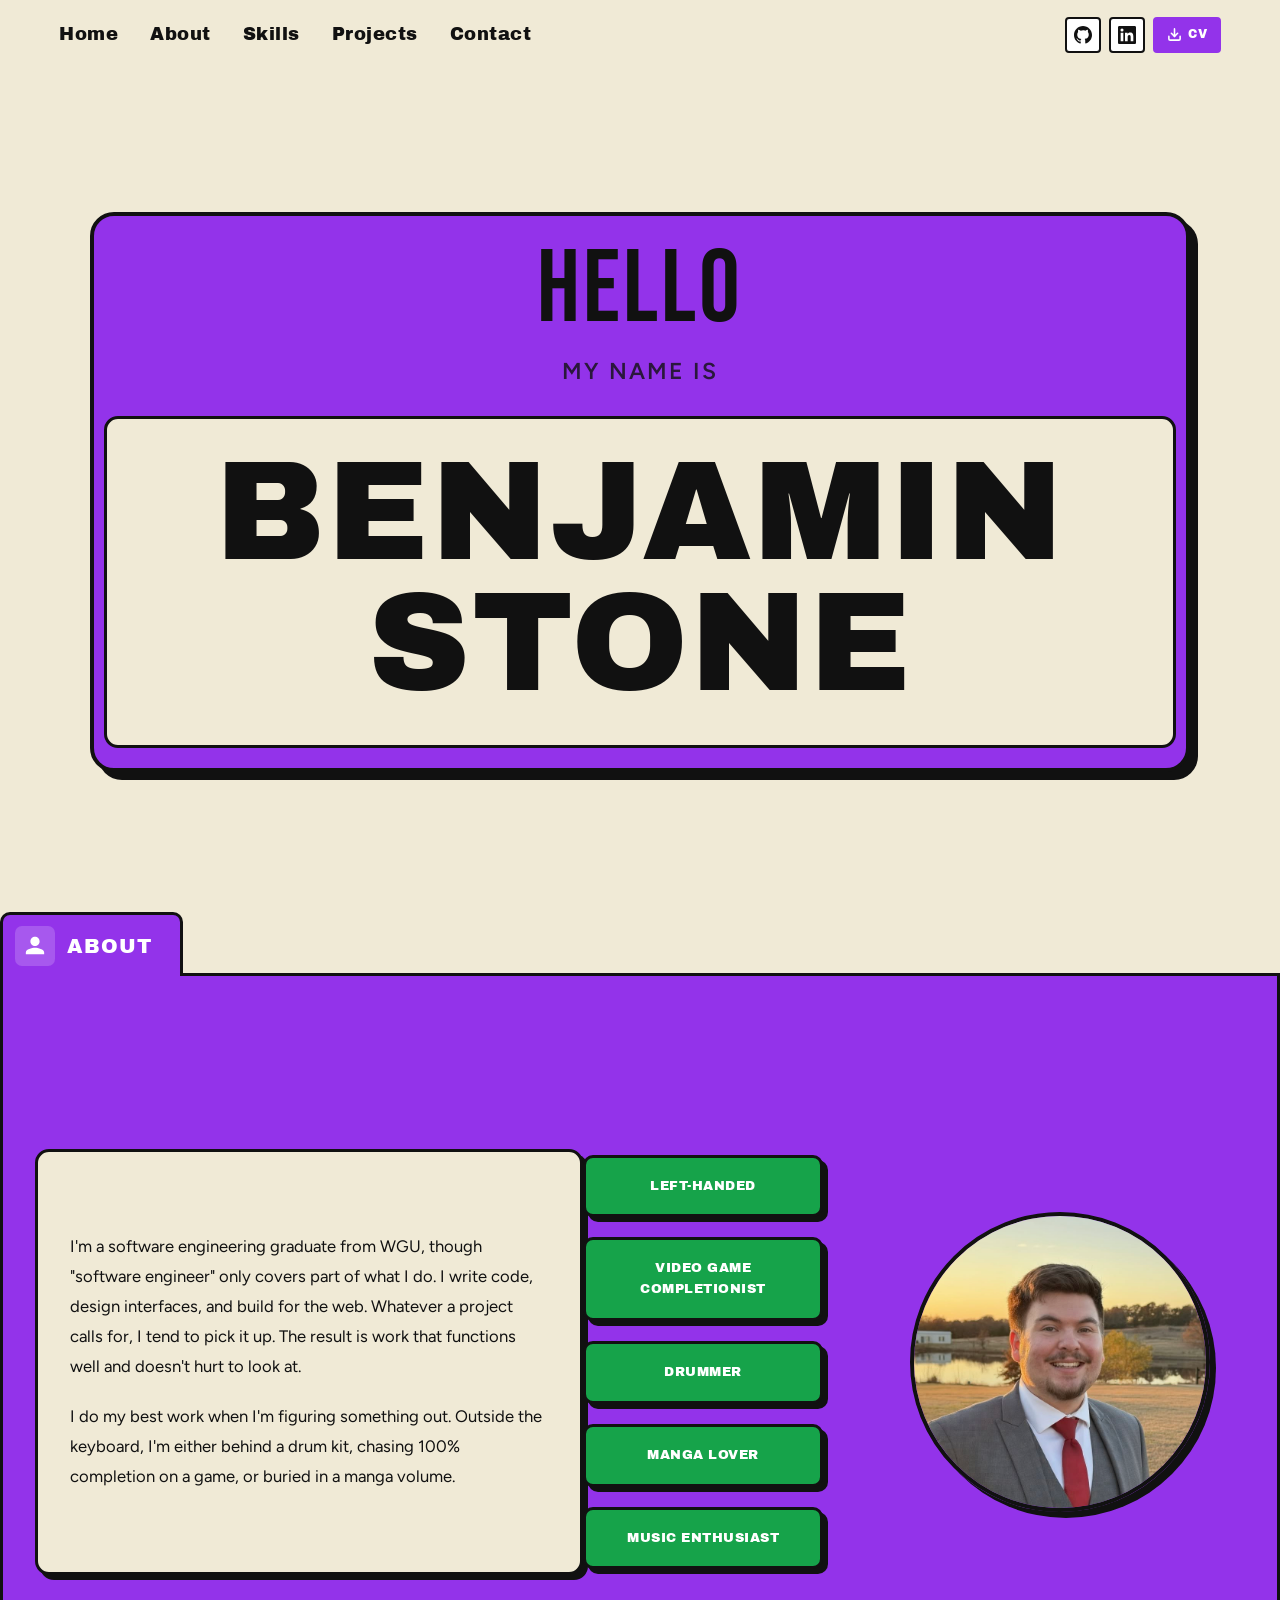
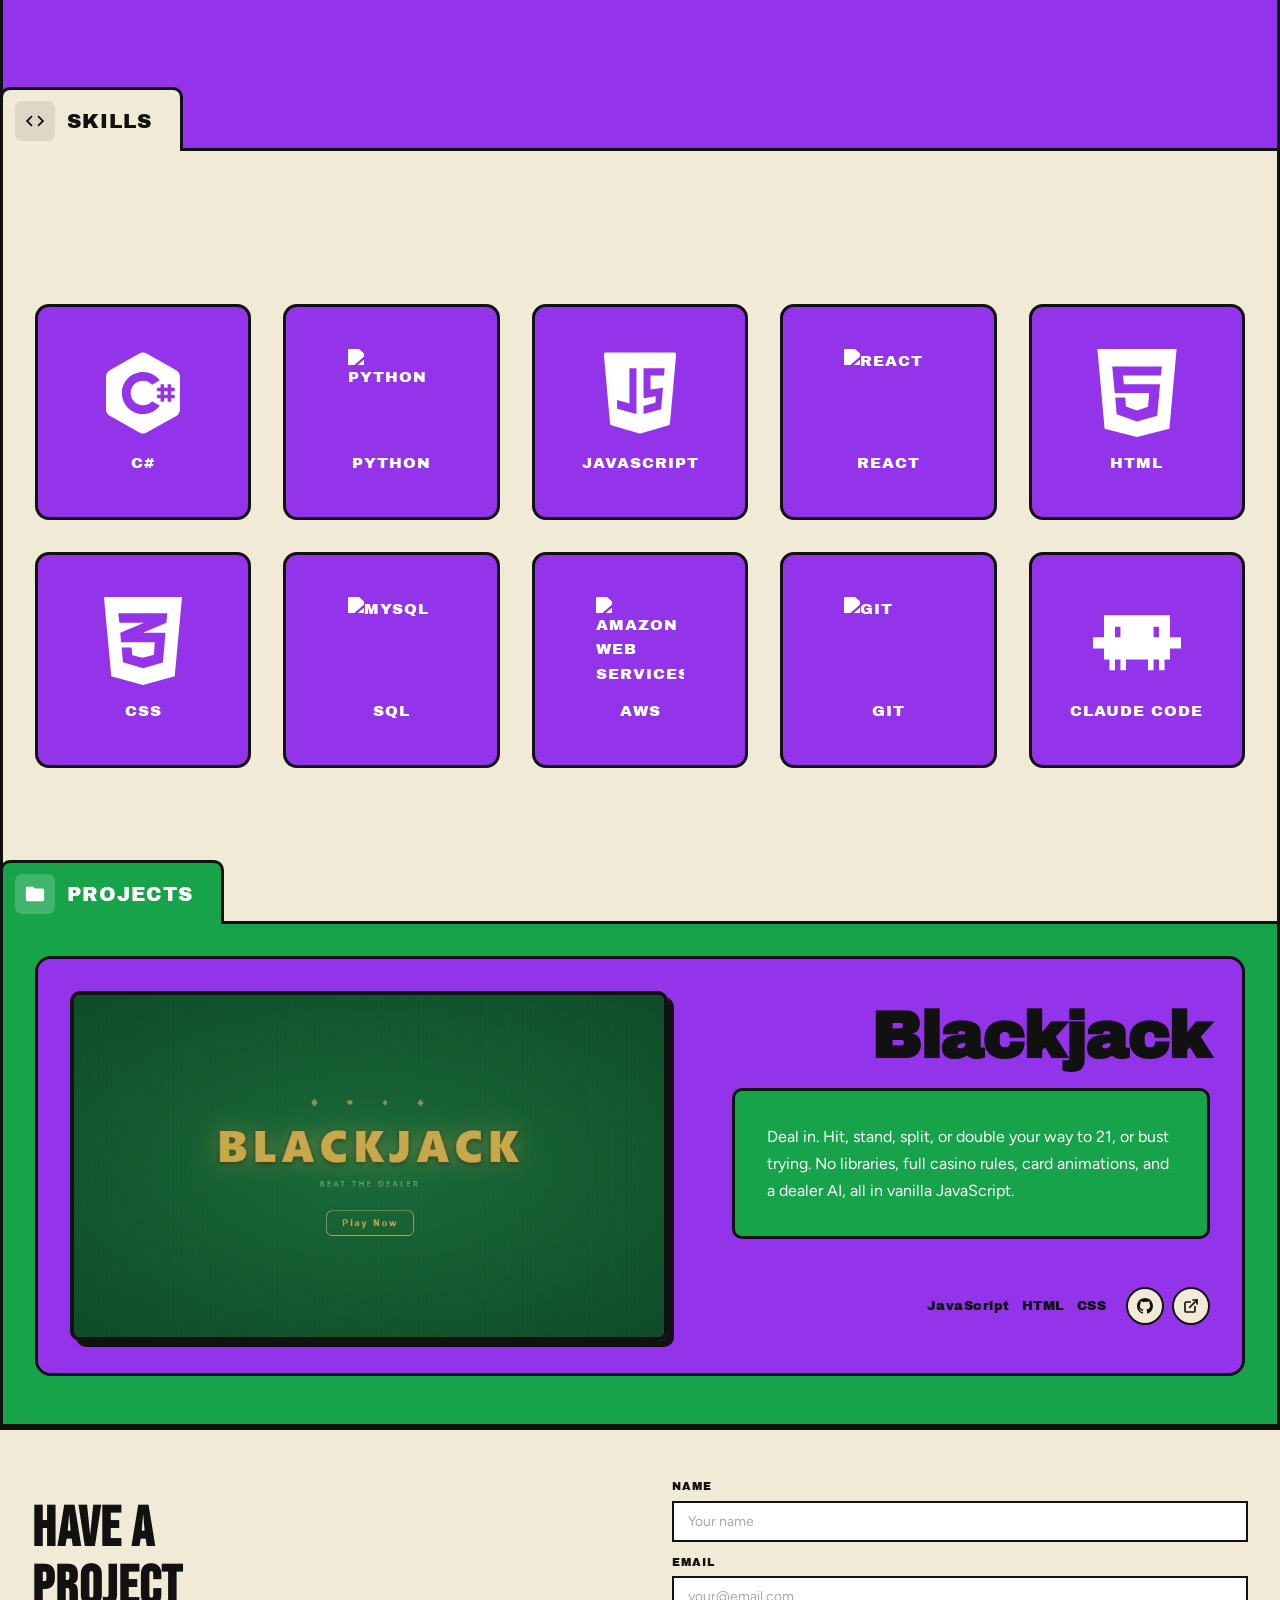
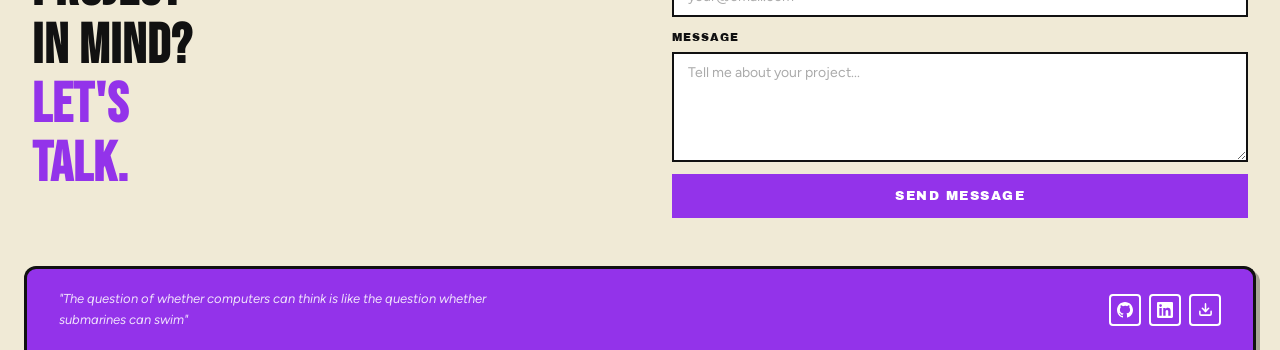
==== index.html @ a3c1630a "Rewrite Blackjack desc, update contact headline, remove contact divider" ====
<!DOCTYPE html>
<html lang="en">
<head>
  <meta charset="UTF-8">
  <meta name="viewport" content="width=device-width, initial-scale=1.0">
  <meta name="description" content="Benjamin Stone — Software Engineer building clean, scalable software.">
  <title>Benjamin Stone</title>

  <link rel="preconnect" href="https://fonts.googleapis.com">
  <link rel="preconnect" href="https://fonts.gstatic.com" crossorigin>
  <link href="https://fonts.googleapis.com/css2?family=Bebas+Neue&family=Archivo+Black&family=Figtree:wght@400;600&display=swap" rel="stylesheet">

  <link rel="stylesheet" href="style.css">
</head>
<body>

  <!-- ── NAV ── -->
  <div class="nav-wrap">
  <nav class="nav" role="navigation" aria-label="Main navigation">
    <div class="nav__left">
      <div class="nav__links">
        <a href="#home">Home</a>
        <a href="#about">About</a>
        <a href="#skills">Skills</a>
        <a href="#projects">Projects</a>
        <a href="#contact">Contact</a>
      </div>
    </div>
    <div class="nav__icons">
      <a href="https://github.com/BenTheWin" target="_blank" rel="noopener noreferrer"
         class="nav__icon" aria-label="GitHub profile">
        <svg width="18" height="18" viewBox="0 0 24 24" fill="currentColor" aria-hidden="true">
          <path d="M12 0C5.374 0 0 5.373 0 12c0 5.302 3.438 9.8 8.207 11.387.599.111.793-.261.793-.577v-2.234c-3.338.726-4.033-1.416-4.033-1.416-.546-1.387-1.333-1.756-1.333-1.756-1.089-.745.083-.729.083-.729 1.205.084 1.839 1.237 1.839 1.237 1.07 1.834 2.807 1.304 3.492.997.107-.775.418-1.305.762-1.604-2.665-.305-5.467-1.334-5.467-5.931 0-1.311.469-2.381 1.236-3.221-.124-.303-.535-1.524.117-3.176 0 0 1.008-.322 3.301 1.23A11.509 11.509 0 0112 5.803c1.02.005 2.047.138 3.006.404 2.291-1.552 3.297-1.23 3.297-1.23.653 1.653.242 2.874.118 3.176.77.84 1.235 1.911 1.235 3.221 0 4.609-2.807 5.624-5.479 5.921.43.372.823 1.102.823 2.222v3.293c0 .319.192.694.801.576C20.566 21.797 24 17.3 24 12c0-6.627-5.373-12-12-12z"/>
        </svg>
      </a>
      <a href="https://www.linkedin.com/in/benjamin-stone-b35836245/" target="_blank" rel="noopener noreferrer"
         class="nav__icon" aria-label="LinkedIn profile">
        <svg width="18" height="18" viewBox="0 0 24 24" fill="currentColor" aria-hidden="true">
          <path d="M20.447 20.452h-3.554v-5.569c0-1.328-.027-3.037-1.852-3.037-1.853 0-2.136 1.445-2.136 2.939v5.667H9.351V9h3.414v1.561h.046c.477-.9 1.637-1.85 3.37-1.85 3.601 0 4.267 2.37 4.267 5.455v6.286zM5.337 7.433a2.062 2.062 0 01-2.063-2.065 2.064 2.064 0 112.063 2.065zm1.782 13.019H3.555V9h3.564v11.452zM22.225 0H1.771C.792 0 0 .774 0 1.729v20.542C0 23.227.792 24 1.771 24h20.451C23.2 24 24 23.227 24 22.271V1.729C24 .774 23.2 0 22.222 0h.003z"/>
        </svg>
      </a>
      <a href="BenStoneResume.pdf" download class="nav__icon nav__icon--cta" aria-label="Download resume">
        <svg width="15" height="15" viewBox="0 0 24 24" fill="none" stroke="currentColor"
             stroke-width="2.5" stroke-linecap="round" stroke-linejoin="round" aria-hidden="true">
          <path d="M21 15v4a2 2 0 01-2 2H5a2 2 0 01-2-2v-4"/>
          <polyline points="7 10 12 15 17 10"/>
          <line x1="12" y1="15" x2="12" y2="3"/>
        </svg>
        <span>CV</span>
      </a>
    </div>
  </nav>
  </div>

  <!-- Mobile menu trigger (visible only on mobile) -->
  <button class="mobile-menu-btn" id="mobileMenuBtn" aria-label="Open menu" aria-expanded="false" aria-controls="mobileMenu">
    <svg width="20" height="20" viewBox="0 0 24 24" fill="currentColor" aria-hidden="true">
      <circle cx="4"  cy="4"  r="2.2"/><circle cx="12" cy="4"  r="2.2"/><circle cx="20" cy="4"  r="2.2"/>
      <circle cx="4"  cy="12" r="2.2"/><circle cx="12" cy="12" r="2.2"/><circle cx="20" cy="12" r="2.2"/>
      <circle cx="4"  cy="20" r="2.2"/><circle cx="12" cy="20" r="2.2"/><circle cx="20" cy="20" r="2.2"/>
    </svg>
  </button>

  <!-- Mobile fullscreen menu -->
  <div class="mobile-menu" id="mobileMenu" role="dialog" aria-modal="true" aria-label="Navigation menu" aria-hidden="true">
    <button class="mobile-menu__close" id="mobileMenuClose" aria-label="Close menu">
      <svg width="22" height="22" viewBox="0 0 24 24" fill="none" stroke="currentColor" stroke-width="3" stroke-linecap="round" aria-hidden="true">
        <line x1="18" y1="6" x2="6" y2="18"/><line x1="6" y1="6" x2="18" y2="18"/>
      </svg>
    </button>
    <nav aria-label="Mobile navigation">
      <a href="#about"    class="mobile-menu__link">About</a>
      <a href="#skills"   class="mobile-menu__link">Skills</a>
      <a href="#projects" class="mobile-menu__link">Projects</a>
      <a href="#contact"  class="mobile-menu__link">Contact</a>
    </nav>
  </div>

  <main>

    <!-- ── HERO ── -->
    <section id="home" class="hero" aria-label="Introduction">
      <div class="nametag">
        <div class="nametag__header">
          <p class="nametag__hello">Hello</p>
          <p class="nametag__sub">My name is</p>
        </div>
        <div class="nametag__name-box">
          <span class="nametag__name">Benjamin<br>Stone</span>
        </div>
      </div>
    </section>

    <!-- ── FOLDER: ABOUT ── -->
    <section id="about" class="folder folder--about" aria-label="About me">
      <div class="folder__tab" aria-hidden="true">
        <span class="folder__tab-icon">
          <svg width="14" height="14" viewBox="0 0 24 24" fill="currentColor">
            <path d="M12 12c2.761 0 5-2.239 5-5s-2.239-5-5-5-5 2.239-5 5 2.239 5 5 5zm0 2c-3.333 0-10 1.667-10 5v2h20v-2c0-3.333-6.667-5-10-5z"/>
          </svg>
        </span>
        About
      </div>
      <div class="folder__body">
        <div class="about-grid">
          <div class="about__bio">
            <p>I'm a software engineering graduate from WGU, though "software engineer" only covers part of what I do. I write code, design interfaces, and build for the web. Whatever a project calls for, I tend to pick it up. The result is work that functions well and doesn't hurt to look at.</p>
            <p>I do my best work when I'm figuring something out. Outside the keyboard, I'm either behind a drum kit, chasing 100% completion on a game, or buried in a manga volume.</p>
          </div>
          <div class="about__tags" role="list" aria-label="Personal interests">
            <span class="tag" role="listitem">Left-Handed</span>
            <span class="tag" role="listitem">Video Game Completionist</span>
            <span class="tag" role="listitem">Drummer</span>
            <span class="tag" role="listitem">Manga Lover</span>
            <span class="tag" role="listitem">Music Enthusiast</span>
          </div>
          <div class="about__photo" aria-label="Photo of Benjamin Stone">
            <img src="Images/BenPFP.jpg" alt="Benjamin Stone" class="profile-photo">
          </div>
        </div>
      </div>
    </section>

    <!-- ── FOLDER: SKILLS ── -->
    <section id="skills" class="folder folder--skills" aria-label="Technical skills">
      <div class="folder__tab" aria-hidden="true">
        <span class="folder__tab-icon">
          <svg width="14" height="14" viewBox="0 0 24 24" fill="currentColor">
            <path d="M9.4 16.6L4.8 12l4.6-4.6L8 6l-6 6 6 6 1.4-1.4zm5.2 0l4.6-4.6-4.6-4.6L16 6l6 6-6 6-1.4-1.4z"/>
          </svg>
        </span>
        Skills
      </div>
      <div class="folder__body">
        <ul class="skills-grid" role="list" aria-label="Technical skills">
          <li class="skill-tile" role="listitem">
            <img src="Images/Icons/c-sharp-svgrepo-com.svg" alt="C Sharp" width="42" height="42">
            <span>C#</span>
          </li>
          <li class="skill-tile" role="listitem">
            <img src="https://cdn.jsdelivr.net/gh/devicons/devicon@latest/icons/python/python-plain.svg" alt="Python" width="42" height="42">
            <span>Python</span>
          </li>
          <li class="skill-tile" role="listitem">
            <img src="Images/Icons/JavaScript.svg" alt="JavaScript" width="42" height="42">
            <span>JavaScript</span>
          </li>
          <li class="skill-tile" role="listitem">
            <img src="https://cdn.jsdelivr.net/gh/devicons/devicon@latest/icons/react/react-original.svg" alt="React" width="42" height="42">
            <span>React</span>
          </li>
          <li class="skill-tile" role="listitem">
            <img src="Images/Icons/html-124-svgrepo-com.svg" alt="HTML5" width="42" height="42">
            <span>HTML</span>
          </li>
          <li class="skill-tile" role="listitem">
            <img src="Images/Icons/css3-02-svgrepo-com.svg" alt="CSS3" width="42" height="42">
            <span>CSS</span>
          </li>
          <li class="skill-tile" role="listitem">
            <img src="https://cdn.jsdelivr.net/gh/devicons/devicon@latest/icons/mysql/mysql-original.svg" alt="MySQL" width="42" height="42">
            <span>SQL</span>
          </li>
          <li class="skill-tile" role="listitem">
            <img src="https://cdn.jsdelivr.net/gh/devicons/devicon@latest/icons/amazonwebservices/amazonwebservices-plain-wordmark.svg" alt="Amazon Web Services" width="42" height="42">
            <span>AWS</span>
          </li>
          <li class="skill-tile" role="listitem">
            <img src="https://cdn.jsdelivr.net/gh/devicons/devicon@latest/icons/git/git-original.svg" alt="Git" width="42" height="42">
            <span>Git</span>
          </li>
          <li class="skill-tile" role="listitem">
            <img src="Images/Icons/claude-code-icon.svg" alt="Claude Code" width="42" height="42">
            <span>Claude Code</span>
          </li>
        </ul>
      </div>
    </section>

    <!-- ── FOLDER: PROJECTS ── -->
    <section id="projects" class="folder folder--projects" aria-label="Projects">
      <div class="folder__tab" aria-hidden="true">
        <span class="folder__tab-icon">
          <svg width="14" height="14" viewBox="0 0 24 24" fill="currentColor">
            <path d="M20 6h-8l-2-2H4c-1.1 0-2 .9-2 2v12c0 1.1.9 2 2 2h16c1.1 0 2-.9 2-2V8c0-1.1-.9-2-2-2z"/>
          </svg>
        </span>
        Projects
      </div>
      <div class="folder__body">
        <div class="projects-list">
          <article class="project-card">
            <div class="project-card__image">
              <img src="Images/Thumbnail/BlackjackPic.png" alt="Blackjack game screenshot">
            </div>
            <div class="project-card__info">
              <h3 class="project-card__title project-card__title--right">Blackjack</h3>
              <p class="project-card__desc">Deal in. Hit, stand, split, or double your way to 21, or bust trying. No libraries, full casino rules, card animations, and a dealer AI, all in vanilla JavaScript.</p>
              <div class="project-card__footer">
                <div class="project-card__tech">
                  <span>JavaScript</span>
                  <span>HTML</span>
                  <span>CSS</span>
                </div>
                <div class="project-card__links">
                  <a href="https://github.com/BenTheWin/Blackjack" target="_blank" rel="noopener noreferrer"
                     class="project-card__link" aria-label="View on GitHub">
                    <svg width="16" height="16" viewBox="0 0 24 24" fill="currentColor" aria-hidden="true">
                      <path d="M12 0C5.374 0 0 5.373 0 12c0 5.302 3.438 9.8 8.207 11.387.599.111.793-.261.793-.577v-2.234c-3.338.726-4.033-1.416-4.033-1.416-.546-1.387-1.333-1.756-1.333-1.756-1.089-.745.083-.729.083-.729 1.205.084 1.839 1.237 1.839 1.237 1.07 1.834 2.807 1.304 3.492.997.107-.775.418-1.305.762-1.604-2.665-.305-5.467-1.334-5.467-5.931 0-1.311.469-2.381 1.236-3.221-.124-.303-.535-1.524.117-3.176 0 0 1.008-.322 3.301 1.23A11.509 11.509 0 0112 5.803c1.02.005 2.047.138 3.006.404 2.291-1.552 3.297-1.23 3.297-1.23.653 1.653.242 2.874.118 3.176.77.84 1.235 1.911 1.235 3.221 0 4.609-2.807 5.624-5.479 5.921.43.372.823 1.102.823 2.222v3.293c0 .319.192.694.801.576C20.566 21.797 24 17.3 24 12c0-6.627-5.373-12-12-12z"/>
                    </svg>
                  </a>
                  <a href="https://benthewin.github.io/Blackjack/" target="_blank" rel="noopener noreferrer"
                     class="project-card__link" aria-label="View live project">
                    <svg width="16" height="16" viewBox="0 0 24 24" fill="none" stroke="currentColor" stroke-width="2.5" stroke-linecap="round" stroke-linejoin="round" aria-hidden="true">
                      <path d="M18 13v6a2 2 0 01-2 2H5a2 2 0 01-2-2V8a2 2 0 012-2h6"/>
                      <polyline points="15 3 21 3 21 9"/><line x1="10" y1="14" x2="21" y2="3"/>
                    </svg>
                  </a>
                </div>
              </div>
            </div>
          </article>
        </div>
      </div>
    </section>

    <!-- ── CONTACT ── -->
    <section id="contact" class="contact" aria-label="Contact">
      <div class="contact__left">
        <h2 class="contact__headline">
          Have a<br>project<br>in mind?<br>
          <em>Let's<br>talk.</em>
        </h2>
      </div>
      <div class="contact__right">
        <form class="contact__form" action="https://api.web3forms.com/submit"
              method="POST" aria-label="Contact form">
          <input type="hidden" name="access_key" value="5138157a-83bb-48d4-b222-310ee2239f10">
          <input type="hidden" name="redirect" value="thank-you.html">
          <div class="form-group">
            <label for="name" class="form-label">Name</label>
            <input type="text" id="name" name="name" class="form-input"
                   placeholder="Your name" required autocomplete="name">
          </div>
          <div class="form-group">
            <label for="email" class="form-label">Email</label>
            <input type="email" id="email" name="email" class="form-input"
                   placeholder="your@email.com" required autocomplete="email">
          </div>
          <div class="form-group">
            <label for="message" class="form-label">Message</label>
            <textarea id="message" name="message" class="form-input form-textarea"
                      placeholder="Tell me about your project..." rows="5" required></textarea>
          </div>
          <button type="submit" class="btn btn--submit">Send Message</button>
        </form>
      </div>
    </section>

  </main>

  <!-- ── FOOTER ── -->
  <footer class="footer" role="contentinfo">
    <div class="footer__card">
      <p class="footer__quote">"The question of whether computers can think is like the question whether submarines can swim"</p>
      <div class="footer__icons">
        <a href="https://github.com/BenTheWin" target="_blank" rel="noopener noreferrer"
           class="footer__icon" aria-label="GitHub">
          <svg width="16" height="16" viewBox="0 0 24 24" fill="currentColor" aria-hidden="true">
            <path d="M12 0C5.374 0 0 5.373 0 12c0 5.302 3.438 9.8 8.207 11.387.599.111.793-.261.793-.577v-2.234c-3.338.726-4.033-1.416-4.033-1.416-.546-1.387-1.333-1.756-1.333-1.756-1.089-.745.083-.729.083-.729 1.205.084 1.839 1.237 1.839 1.237 1.07 1.834 2.807 1.304 3.492.997.107-.775.418-1.305.762-1.604-2.665-.305-5.467-1.334-5.467-5.931 0-1.311.469-2.381 1.236-3.221-.124-.303-.535-1.524.117-3.176 0 0 1.008-.322 3.301 1.23A11.509 11.509 0 0112 5.803c1.02.005 2.047.138 3.006.404 2.291-1.552 3.297-1.23 3.297-1.23.653 1.653.242 2.874.118 3.176.77.84 1.235 1.911 1.235 3.221 0 4.609-2.807 5.624-5.479 5.921.43.372.823 1.102.823 2.222v3.293c0 .319.192.694.801.576C20.566 21.797 24 17.3 24 12c0-6.627-5.373-12-12-12z"/>
          </svg>
        </a>
        <a href="https://www.linkedin.com/in/benjamin-stone-b35836245/" target="_blank" rel="noopener noreferrer"
           class="footer__icon" aria-label="LinkedIn">
          <svg width="16" height="16" viewBox="0 0 24 24" fill="currentColor" aria-hidden="true">
            <path d="M20.447 20.452h-3.554v-5.569c0-1.328-.027-3.037-1.852-3.037-1.853 0-2.136 1.445-2.136 2.939v5.667H9.351V9h3.414v1.561h.046c.477-.9 1.637-1.85 3.37-1.85 3.601 0 4.267 2.37 4.267 5.455v6.286zM5.337 7.433a2.062 2.062 0 01-2.063-2.065 2.064 2.064 0 112.063 2.065zm1.782 13.019H3.555V9h3.564v11.452zM22.225 0H1.771C.792 0 0 .774 0 1.729v20.542C0 23.227.792 24 1.771 24h20.451C23.2 24 24 23.227 24 22.271V1.729C24 .774 23.2 0 22.222 0h.003z"/>
          </svg>
        </a>
        <a href="BenStoneResume.pdf" download class="footer__icon" aria-label="Download resume">
          <svg width="15" height="15" viewBox="0 0 24 24" fill="none" stroke="currentColor"
               stroke-width="2.5" stroke-linecap="round" stroke-linejoin="round" aria-hidden="true">
            <path d="M21 15v4a2 2 0 01-2 2H5a2 2 0 01-2-2v-4"/>
            <polyline points="7 10 12 15 17 10"/>
            <line x1="12" y1="15" x2="12" y2="3"/>
          </svg>
        </a>
      </div>
    </div>
  </footer>

  <script>
    const nav = document.querySelector('.nav');
    const navWrap = document.querySelector('.nav-wrap');
    window.addEventListener('scroll', () => {
      const s = window.scrollY > 10;
      nav.classList.toggle('scrolled', s);
      navWrap.classList.toggle('scrolled', s);
    }, { passive: true });

    // Mobile menu
    const mobileMenuBtn   = document.getElementById('mobileMenuBtn');
    const mobileMenu      = document.getElementById('mobileMenu');
    const mobileMenuClose = document.getElementById('mobileMenuClose');

    function openMenu() {
      mobileMenu.classList.add('open');
      mobileMenu.setAttribute('aria-hidden', 'false');
      mobileMenuBtn.setAttribute('aria-expanded', 'true');
      document.body.style.overflow = 'hidden';
    }
    function closeMenu() {
      mobileMenu.classList.remove('open');
      mobileMenu.setAttribute('aria-hidden', 'true');
      mobileMenuBtn.setAttribute('aria-expanded', 'false');
      document.body.style.overflow = '';
    }

    mobileMenuBtn.addEventListener('click', openMenu);
    mobileMenuClose.addEventListener('click', closeMenu);
    mobileMenu.querySelectorAll('.mobile-menu__link').forEach(l => l.addEventListener('click', closeMenu));
  </script>
</body>
</html>
---- style.css ----
/* ================================================================
   BENJAMIN STONE — PORTFOLIO
   Retro-pop · Purple · Cream · Green · Bold black borders
   ================================================================ */

/* ── Design Tokens ── */
:root {
  --purple:  #9333EA;
  --cream:   #F0EAD6;
  --green:   #16A34A;
  --black:   #111111;
  --white:   #FFFFFF;

  --border:       3px solid var(--black);
  --tab-h:        64px;
  --tab-radius:   10px 10px 0 0;

  --font-display: 'Bebas Neue', 'Arial Black', sans-serif;
  --font-ui:      'Archivo Black', 'Arial Black', sans-serif;
  --font-body:    'Figtree', Arial, sans-serif;

  --sp-xs:  8px;
  --sp-sm:  12px;
  --sp-md:  20px;
  --sp-lg:  32px;
  --sp-xl:  48px;
  --sp-2xl: 72px;

  --z-nav:      100;
  --z-about:    1;
  --z-skills:   2;
  --z-projects: 3;
}

/* ── Reset ── */
*, *::before, *::after { box-sizing: border-box; margin: 0; padding: 0; }
html { scroll-behavior: smooth; }

body {
  background: var(--cream);
  color: var(--black);
  font-family: var(--font-body);
  font-size: 16px;
  line-height: 1.6;
  overflow-x: hidden;
}

img   { display: block; max-width: 100%; }
ul    { list-style: none; }
a     { color: inherit; text-decoration: none; }

/* ================================================================
   NAV
   ================================================================ */
.nav-wrap {
  position: sticky;
  top: 0;
  z-index: var(--z-nav);
  background: transparent;
  padding: 0 24px 0;
}

.nav {
  background: var(--cream);
  border: 3px solid transparent;
  border-top: none;
  border-radius: 0 0 12px 12px;
  display: flex;
  align-items: center;
  justify-content: space-between;
  padding: 0 var(--sp-lg);
  height: 72px;
  max-width: 1400px;
  margin: 0 auto;
  transition: border-color 0.25s ease, box-shadow 0.25s ease;
}

.nav.scrolled {
  border-color: var(--black);
  box-shadow: 4px 4px 0 rgba(0,0,0,0.3);
}

.nav__left {
  display: flex;
  align-items: center;
  gap: var(--sp-md);
}


.nav__links {
  display: flex;
  gap: var(--sp-lg);
  font-family: var(--font-ui);
  font-size: 18px;
  letter-spacing: 0.5px;
}

.nav__links a {
  position: relative;
  transition: color 0.15s ease;
}

.nav__links a::after {
  content: '';
  position: absolute;
  left: 0;
  bottom: -4px;
  width: 0;
  height: 2px;
  background: var(--purple);
  transition: width 0.2s ease;
}

.nav__links a:hover       { color: var(--purple); }
.nav__links a:hover::after { width: 100%; }
.nav__links a:focus-visible {
  outline: 2px solid var(--purple);
  outline-offset: 3px;
  border-radius: 2px;
}

.nav__icons {
  display: flex;
  align-items: center;
  gap: var(--sp-xs);
}

.nav__icon {
  width: 36px;
  height: 36px;
  border: 2px solid var(--black);
  border-radius: 4px;
  background: var(--white);
  display: flex;
  align-items: center;
  justify-content: center;
  color: var(--black);
  cursor: pointer;
  transition: background 0.15s, color 0.15s;
}

.nav__icon:hover {
  background: var(--black);
  color: var(--white);
}

.nav__icon:focus-visible {
  outline: 2px solid var(--purple);
  outline-offset: 3px;
}

.nav__icon--cta {
  width: auto;
  padding: 0 var(--sp-sm);
  gap: 6px;
  background: var(--purple);
  border-color: var(--purple);
  color: var(--white);
  font-family: var(--font-ui);
  font-size: 12px;
  letter-spacing: 0.5px;
}

.nav__icon--cta:hover {
  background: var(--black);
  border-color: var(--black);
}

/* ================================================================
   HERO — Nametag badge
   ================================================================ */
.hero {
  background: var(--cream);
  padding: var(--sp-2xl) var(--sp-lg);
  min-height: calc(100vh - 60px);
  display: flex;
  justify-content: center;
  align-items: center;
}

.nametag {
  width: min(1100px, calc(100vw - 96px));
  background: var(--purple);
  border: 4px solid var(--black);
  border-radius: 24px;
  overflow: hidden;
  box-shadow: 8px 8px 0 var(--black);
}

.nametag__header {
  padding: 24px 48px 14px;
  text-align: center;
}

.nametag__hello {
  font-family: var(--font-display);
  font-size: clamp(60px, 8vw, 120px);
  letter-spacing: 3px;
  color: var(--black);
  line-height: 1;
}

.nametag__sub {
  font-family: var(--font-body);
  font-weight: 600;
  font-size: clamp(16px, 1.8vw, 26px);
  color: var(--black);
  letter-spacing: 2px;
  text-transform: uppercase;
  margin-top: 10px;
  opacity: 0.8;
}

.nametag__name-box {
  background: var(--cream);
  margin: 12px 10px 20px;
  border: 3px solid var(--black);
  border-radius: 14px;
  padding: 28px 12px 36px;
  text-align: center;
}

.nametag__name {
  display: block;
  font-family: var(--font-ui);
  font-size: clamp(80px, 11vw, 165px);
  line-height: 0.93;
  letter-spacing: 2px;
  color: var(--black);
  text-transform: uppercase;
}

/* ================================================================
   FOLDER SYSTEM — stacked tab cards
   ================================================================ */
.folder {
  position: relative;
  z-index: var(--z-about);
}

.folder--skills   { margin-top: calc(-1 * var(--tab-h)); z-index: var(--z-skills); }
.folder--projects { margin-top: calc(-1 * var(--tab-h)); z-index: var(--z-projects); }

/* Tab */
.folder__tab {
  display: inline-flex;
  align-items: center;
  gap: 12px;
  height: var(--tab-h);
  padding: 0 28px 0 12px;
  font-family: var(--font-ui);
  font-size: 20px;
  letter-spacing: 1px;
  text-transform: uppercase;
  border: var(--border);
  border-bottom: none;
  border-radius: var(--tab-radius);
  position: relative;
  z-index: 1;
  user-select: none;
}

.folder__tab-icon {
  width: 40px;
  height: 40px;
  border-radius: 7px;
  display: flex;
  align-items: center;
  justify-content: center;
  flex-shrink: 0;
}

.folder__tab-icon svg {
  width: 22px;
  height: 22px;
}

/* About: purple tab */
.folder--about .folder__tab          { background: var(--purple); color: var(--white); }
.folder--about .folder__tab-icon     { background: rgba(255,255,255,0.18); }

/* Skills: cream tab */
.folder--skills .folder__tab         { background: var(--cream);  color: var(--black); }
.folder--skills .folder__tab-icon    { background: rgba(0,0,0,0.08); }

/* Projects: green tab */
.folder--projects .folder__tab       { background: var(--green);  color: var(--white); }
.folder--projects .folder__tab-icon  { background: rgba(255,255,255,0.18); }

/* Body */
.folder__body {
  border: var(--border);
  margin-top: -3px; /* seamlessly connect tab border */
  position: relative;
}

.folder--about   .folder__body { background: var(--purple); min-height: calc(100vh - 60px - var(--tab-h)); }
.folder--skills  .folder__body { background: var(--cream);  min-height: calc(100vh - 60px - var(--tab-h)); display: flex; align-items: center; }
.folder--projects .folder__body{ background: var(--green);  }

/* ================================================================
   ABOUT — 3-column grid
   ================================================================ */
.about-grid {
  display: grid;
  grid-template-columns: 580px 260px 1fr;
  min-height: calc(100vh - 64px - var(--tab-h));
}

.about__bio {
  margin: 0 0 0 var(--sp-lg);
  padding: 80px var(--sp-lg);
  display: flex;
  flex-direction: column;
  gap: var(--sp-md);
  align-self: center;
  background: var(--cream);
  border: 3px solid var(--black);
  border-radius: 14px;
  box-shadow: 5px 5px 0 var(--black);
}

.about__bio p {
  font-size: clamp(15px, 1.3vw, 20px);
  line-height: 1.8;
  color: var(--black);
}

.about__tags {
  padding: var(--sp-lg) var(--sp-md) var(--sp-lg) 0;
  display: flex;
  flex-direction: column;
  gap: var(--sp-md);
  justify-content: center;
}

.tag {
  display: block;
  background: var(--green);
  color: var(--white);
  font-family: var(--font-ui);
  font-size: 13px;
  letter-spacing: 0.5px;
  padding: 18px 16px;
  text-align: center;
  border: 3px solid var(--black);
  border-radius: 10px;
  box-shadow: 5px 5px 0 var(--black);
  text-transform: uppercase;
}

.about__photo {
  display: flex;
  align-items: center;
  justify-content: center;
  padding: var(--sp-lg) var(--sp-md);
}

.profile-photo {
  width: 300px;
  height: 300px;
  border-radius: 50%;
  border: 4px solid var(--black);
  object-fit: cover;
  object-position: top;
  box-shadow: 6px 6px 0 var(--black);
}

/* ================================================================
   SKILLS — uniform purple tile grid
   ================================================================ */
.skills-grid {
  display: grid;
  grid-template-columns: repeat(5, 1fr);
  gap: var(--sp-lg);
  padding: var(--sp-xl) var(--sp-lg);
  width: 100%;
}

.skill-tile {
  aspect-ratio: 1;
  border: var(--border);
  border-radius: 14px;
  background: var(--purple);
  color: var(--white);
  display: flex;
  flex-direction: column;
  align-items: center;
  justify-content: center;
  gap: 14px;
  font-family: var(--font-ui);
  font-size: clamp(11px, 1.2vw, 17px);
  letter-spacing: 1px;
  text-transform: uppercase;
  cursor: default;
  transition: transform 0.15s ease, box-shadow 0.15s ease;
}

.skill-tile:hover {
  transform: translateY(-4px);
  box-shadow: 4px 4px 0 var(--black);
}

.skill-tile img,
.skill-tile .skill-icon {
  width: 42%;
  max-width: 88px;
  height: auto;
  object-fit: contain;
}

.skill-tile img {
  filter: brightness(0) invert(1);
}

/* ================================================================
   PROJECTS — folder-tab cards
   ================================================================ */
.projects-list {
  padding: var(--sp-lg) var(--sp-lg) var(--sp-xl);
  display: flex;
  flex-direction: column;
  gap: var(--sp-lg);
}

.project-card {
  border: var(--border);
  border-radius: 16px;
  overflow: hidden;
  background: var(--purple);
  display: grid;
  grid-template-columns: 55% 1fr;
  min-height: 420px;
  transition: box-shadow 0.2s ease;
}

.project-card:hover {
  box-shadow: 8px 8px 0 var(--black);
}

.project-card__image {
  padding: var(--sp-lg);
  background: var(--purple);
  display: flex;
  align-items: stretch;
}

.project-card__image img {
  width: 100%;
  height: 100%;
  object-fit: cover;
  border: 4px solid var(--black);
  border-radius: 10px;
  box-shadow: 6px 6px 0 var(--black);
  display: block;
}

.project-card__info {
  padding: var(--sp-xl) var(--sp-lg);
  display: flex;
  flex-direction: column;
  gap: var(--sp-md);
}

.project-card__title {
  font-family: var(--font-ui);
  font-size: clamp(52px, 5vw, 88px);
  letter-spacing: -1px;
  color: var(--black);
  line-height: 0.95;
}

.project-card__desc {
  font-size: 16px;
  line-height: 1.7;
  color: var(--white);
  background: var(--green);
  border: var(--border);
  border-radius: 10px;
  padding: var(--sp-lg);
}

.project-card__title--right {
  text-align: right;
}

.project-card__footer {
  margin-top: auto;
  display: flex;
  align-items: center;
  justify-content: flex-end;
  gap: var(--sp-md);
}

.project-card__tech {
  display: flex;
  gap: var(--sp-sm);
  font-family: var(--font-ui);
  font-size: 13px;
  letter-spacing: 0.5px;
  color: var(--black);
}

.project-card__links {
  display: flex;
  gap: var(--sp-xs);
}

.project-card__link {
  width: 38px;
  height: 38px;
  border: 2px solid var(--black);
  border-radius: 50%;
  background: var(--cream);
  color: var(--black);
  display: flex;
  align-items: center;
  justify-content: center;
  transition: background 0.15s, color 0.15s;
}

.project-card__link:hover {
  background: var(--black);
  color: var(--white);
}

.project-card__link:focus-visible {
  outline: 2px solid var(--purple);
  outline-offset: 3px;
}

/* ================================================================
   BUTTONS
   ================================================================ */
.btn {
  display: inline-flex;
  align-items: center;
  gap: 5px;
  font-family: var(--font-ui);
  font-size: 11px;
  letter-spacing: 1px;
  text-transform: uppercase;
  padding: 9px 18px;
  border: 2px solid var(--black);
  cursor: pointer;
  transition: background 0.15s, color 0.15s, border-color 0.15s, transform 0.12s;
}

.btn:focus-visible {
  outline: 2px solid var(--purple);
  outline-offset: 3px;
}

.btn--go {
  background: var(--green);
  color: var(--white);
  border-color: var(--green);
}

.btn--go:hover {
  background: var(--black);
  border-color: var(--black);
  transform: translateY(-1px);
}

.btn--ghost {
  background: transparent;
  color: var(--black);
}

.btn--ghost:hover {
  background: var(--black);
  color: var(--white);
  transform: translateY(-1px);
}

.btn--submit {
  background: var(--purple);
  color: var(--white);
  border-color: var(--purple);
  width: 100%;
  justify-content: center;
  padding: 13px 24px;
  font-size: 13px;
  letter-spacing: 1.5px;
}

.btn--submit:hover {
  background: var(--black);
  border-color: var(--black);
}

/* ================================================================
   CONTACT
   ================================================================ */
.contact {
  background: var(--cream);
  border-top: var(--border);
  display: grid;
  grid-template-columns: 1fr 1fr;
}

.contact__left {
  padding: var(--sp-xl) var(--sp-lg);
  display: flex;
  align-items: center;
}

.contact__headline {
  font-family: var(--font-display);
  font-size: clamp(38px, 5vw, 56px);
  line-height: 1.05;
  letter-spacing: 1px;
  color: var(--black);
}

.contact__headline em {
  font-style: normal;
  color: var(--purple);
}

.contact__right {
  padding: var(--sp-xl) var(--sp-lg);
}

.contact__form {
  display: flex;
  flex-direction: column;
  gap: var(--sp-sm);
}

.form-group {
  display: flex;
  flex-direction: column;
  gap: 5px;
}

.form-label {
  font-family: var(--font-ui);
  font-size: 11px;
  letter-spacing: 1px;
  text-transform: uppercase;
  color: var(--black);
}

.form-input {
  border: 2px solid var(--black);
  background: var(--white);
  padding: 10px 14px;
  font-family: var(--font-body);
  font-size: 14px;
  color: var(--black);
  outline: none;
  width: 100%;
  transition: border-color 0.15s;
}

.form-input::placeholder { color: #aaa; }
.form-input:focus         { border-color: var(--purple); }

.form-textarea {
  resize: vertical;
  min-height: 110px;
}

/* ================================================================
   FOOTER
   ================================================================ */
.footer {
  background: transparent;
  padding: 0 24px 0;
}

.footer__card {
  max-width: 1400px;
  margin: 0 auto;
  background: var(--purple);
  color: var(--white);
  border: 3px solid var(--black);
  border-bottom: none;
  border-radius: 12px 12px 0 0;
  padding: var(--sp-md) var(--sp-lg);
  display: flex;
  align-items: center;
  justify-content: space-between;
  gap: var(--sp-lg);
  box-shadow: 4px 4px 0 rgba(0,0,0,0.3);
}

.footer__quote {
  font-family: var(--font-body);
  font-size: 13px;
  font-style: italic;
  color: var(--white);
  opacity: 0.85;
  max-width: 480px;
  line-height: 1.6;
}

.footer__icons {
  display: flex;
  gap: var(--sp-xs);
  flex-shrink: 0;
}

.footer__icon {
  width: 32px;
  height: 32px;
  border: 2px solid var(--white);
  border-radius: 4px;
  display: flex;
  align-items: center;
  justify-content: center;
  color: var(--white);
  cursor: pointer;
  transition: background 0.15s, color 0.15s;
}

.footer__icon:hover {
  background: var(--white);
  color: var(--purple);
}

.footer__icon:focus-visible {
  outline: 2px solid var(--white);
  outline-offset: 3px;
}

/* ================================================================
   MOBILE MENU BUTTON + OVERLAY
   ================================================================ */
.mobile-menu-btn {
  display: none;
  position: fixed;
  top: 16px;
  right: 16px;
  z-index: calc(var(--z-nav) + 10);
  width: 44px;
  height: 44px;
  background: var(--cream);
  border: 3px solid var(--black);
  border-radius: 8px;
  cursor: pointer;
  align-items: center;
  justify-content: center;
  box-shadow: 3px 3px 0 var(--black);
}

.mobile-menu-btn:focus-visible {
  outline: 2px solid var(--purple);
  outline-offset: 3px;
}

.mobile-menu {
  position: fixed;
  inset: 0;
  background: var(--purple);
  z-index: calc(var(--z-nav) + 20);
  display: flex;
  flex-direction: column;
  align-items: center;
  justify-content: center;
  transform: translateX(100%);
  transition: transform 0.35s cubic-bezier(0.4, 0, 0.2, 1);
}

.mobile-menu.open {
  transform: translateX(0);
}

.mobile-menu__close {
  position: absolute;
  top: 16px;
  right: 16px;
  width: 44px;
  height: 44px;
  background: transparent;
  border: 3px solid var(--black);
  border-radius: 8px;
  color: var(--black);
  cursor: pointer;
  display: flex;
  align-items: center;
  justify-content: center;
}

.mobile-menu__close:focus-visible {
  outline: 2px solid var(--black);
  outline-offset: 3px;
}

.mobile-menu nav {
  display: flex;
  flex-direction: column;
  align-items: center;
  gap: 40px;
}

.mobile-menu__link {
  font-family: var(--font-ui);
  font-size: 32px;
  color: var(--black);
  letter-spacing: 2px;
  text-transform: uppercase;
  transition: opacity 0.15s;
}

.mobile-menu__link:hover,
.mobile-menu__link:focus-visible {
  opacity: 0.65;
  outline: none;
}

/* ================================================================
   RESPONSIVE — 768px
   ================================================================ */
@media (max-width: 768px) {
  .nav-wrap { display: none; }
  .mobile-menu-btn { display: flex; }

  .about-grid {
    grid-template-columns: 1fr;
  }

  .about__bio {
    margin: var(--sp-md);
    align-self: stretch;
  }

  .about__tags {
    border-right: none;
    border-bottom: 2px solid rgba(255,255,255,0.2);
    flex-direction: row;
    flex-wrap: wrap;
  }

  .tag { flex: 1 1 140px; }

  .about__photo {
    padding: var(--sp-lg);
  }

  .project-card {
    grid-template-columns: 1fr;
  }

  .project-card__image {
    min-height: 220px;
    border-bottom: var(--border);
    padding: var(--sp-md);
  }

  .project-card__footer {
    flex-direction: column;
    align-items: flex-end;
    gap: var(--sp-sm);
  }

  .contact {
    grid-template-columns: 1fr;
  }

  .contact__left {
    padding-bottom: var(--sp-lg);
  }

  .skills-grid {
    grid-template-columns: repeat(2, 1fr);
    gap: var(--sp-sm);
  }

  .skill-tile {
    aspect-ratio: 1;
    font-size: 11px;
  }

  .nametag__name {
    font-size: clamp(52px, 16vw, 80px);
  }

  /* Restore full overlap so tabs sit on the coloured body above (no cream gap) */
  .folder--skills,
  .folder--projects {
    margin-top: calc(-1 * var(--tab-h));
  }

  /* Push content down so it isn't hidden behind the next folder's tab */
  .folder--about .folder__body,
  .folder--skills .folder__body {
    padding-bottom: calc(var(--tab-h) + var(--sp-lg));
  }

  /* Fix project thumbnail on mobile */
  .project-card__image {
    aspect-ratio: 16 / 9;
    min-height: unset;
  }

  .project-card__image img {
    box-shadow: 3px 3px 0 var(--black);
  }

  /* Center project card content on mobile */
  .project-card__title {
    text-align: center;
  }

  .project-card__info {
    align-items: center;
  }

  .project-card__footer {
    justify-content: center;
  }

  /* Fix nametag name overflow on mobile */
  .hero {
    padding: var(--sp-xl) var(--sp-md);
  }

  .nametag {
    width: calc(100vw - 40px);
  }

  .nametag__name-box {
    margin: 10px 8px 16px;
    padding: 20px 10px 24px;
  }

  .nametag__name {
    font-size: clamp(36px, 11vw, 80px);
  }
}

/* ================================================================
   REDUCED MOTION
   ================================================================ */
@media (prefers-reduced-motion: reduce) {
  *, *::before, *::after {
    transition-duration: 0.01ms !important;
    animation-duration:  0.01ms !important;
  }
  html { scroll-behavior: auto; }
}
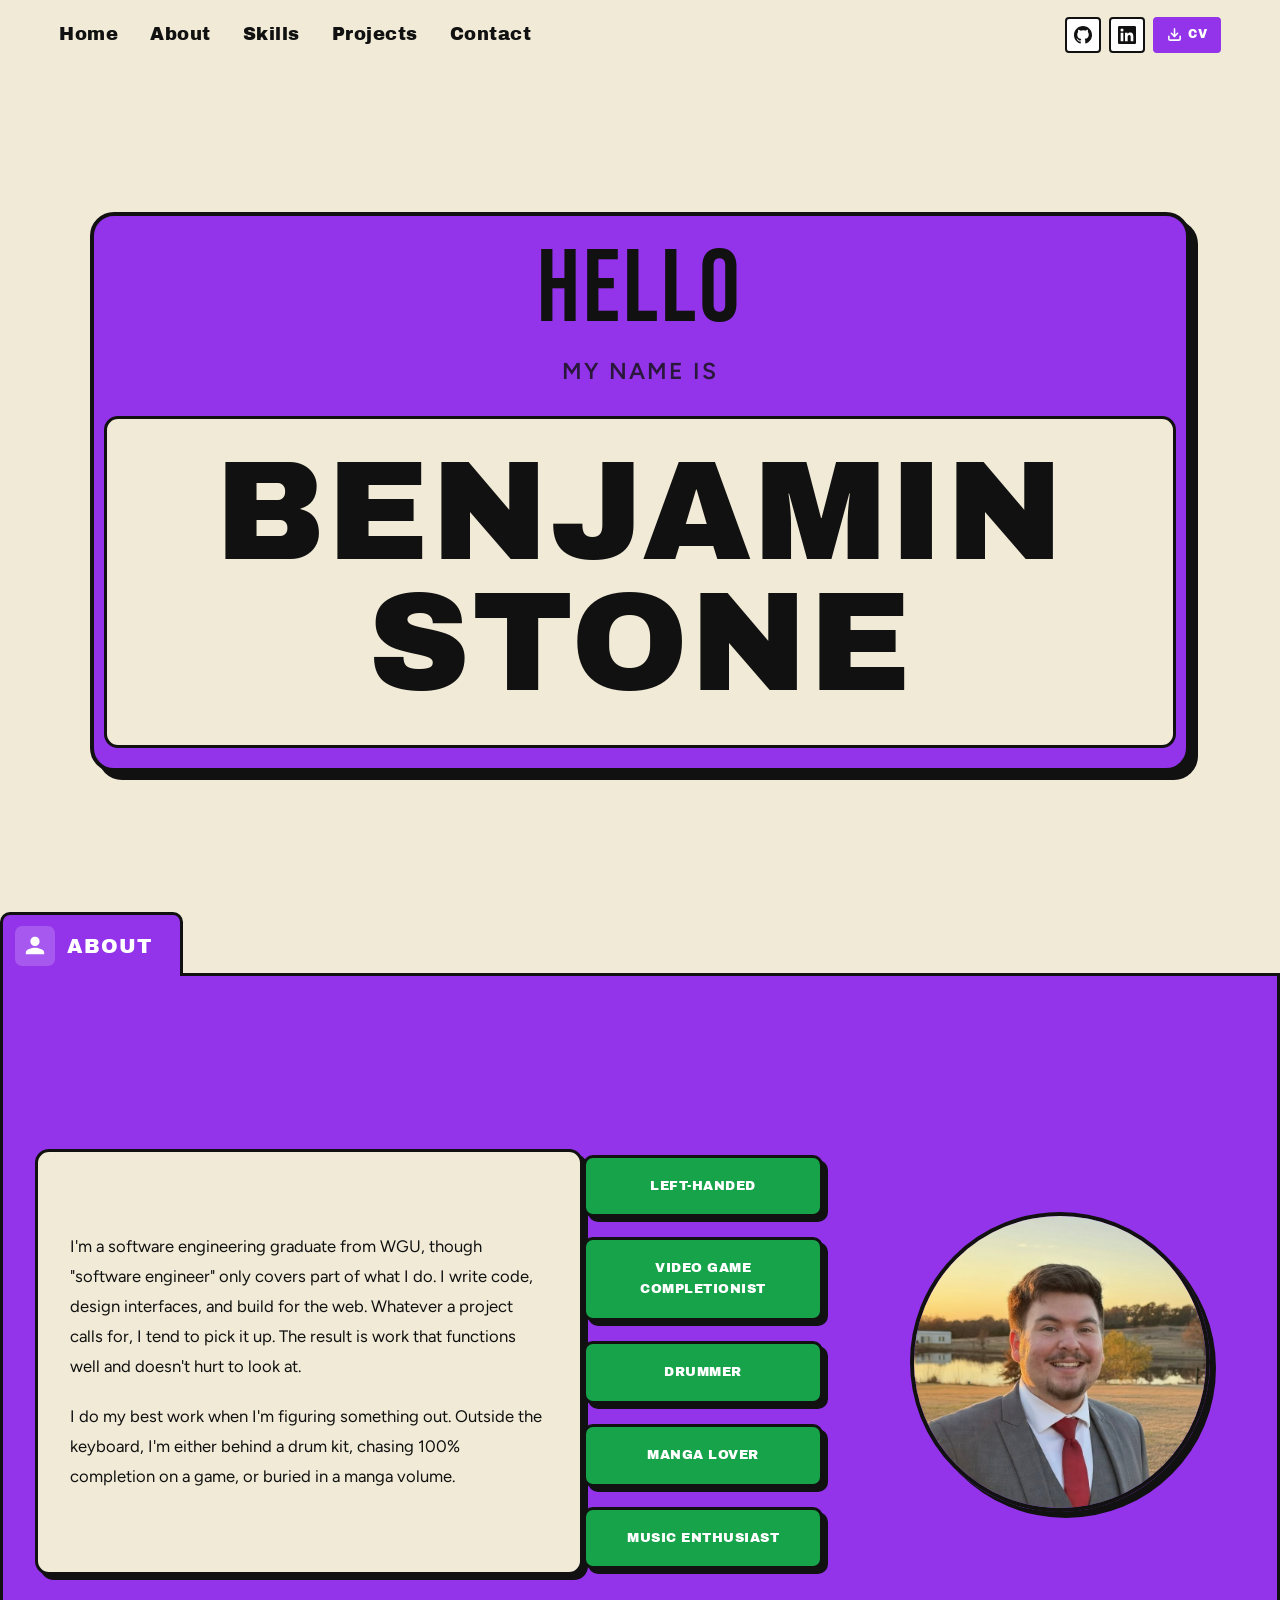
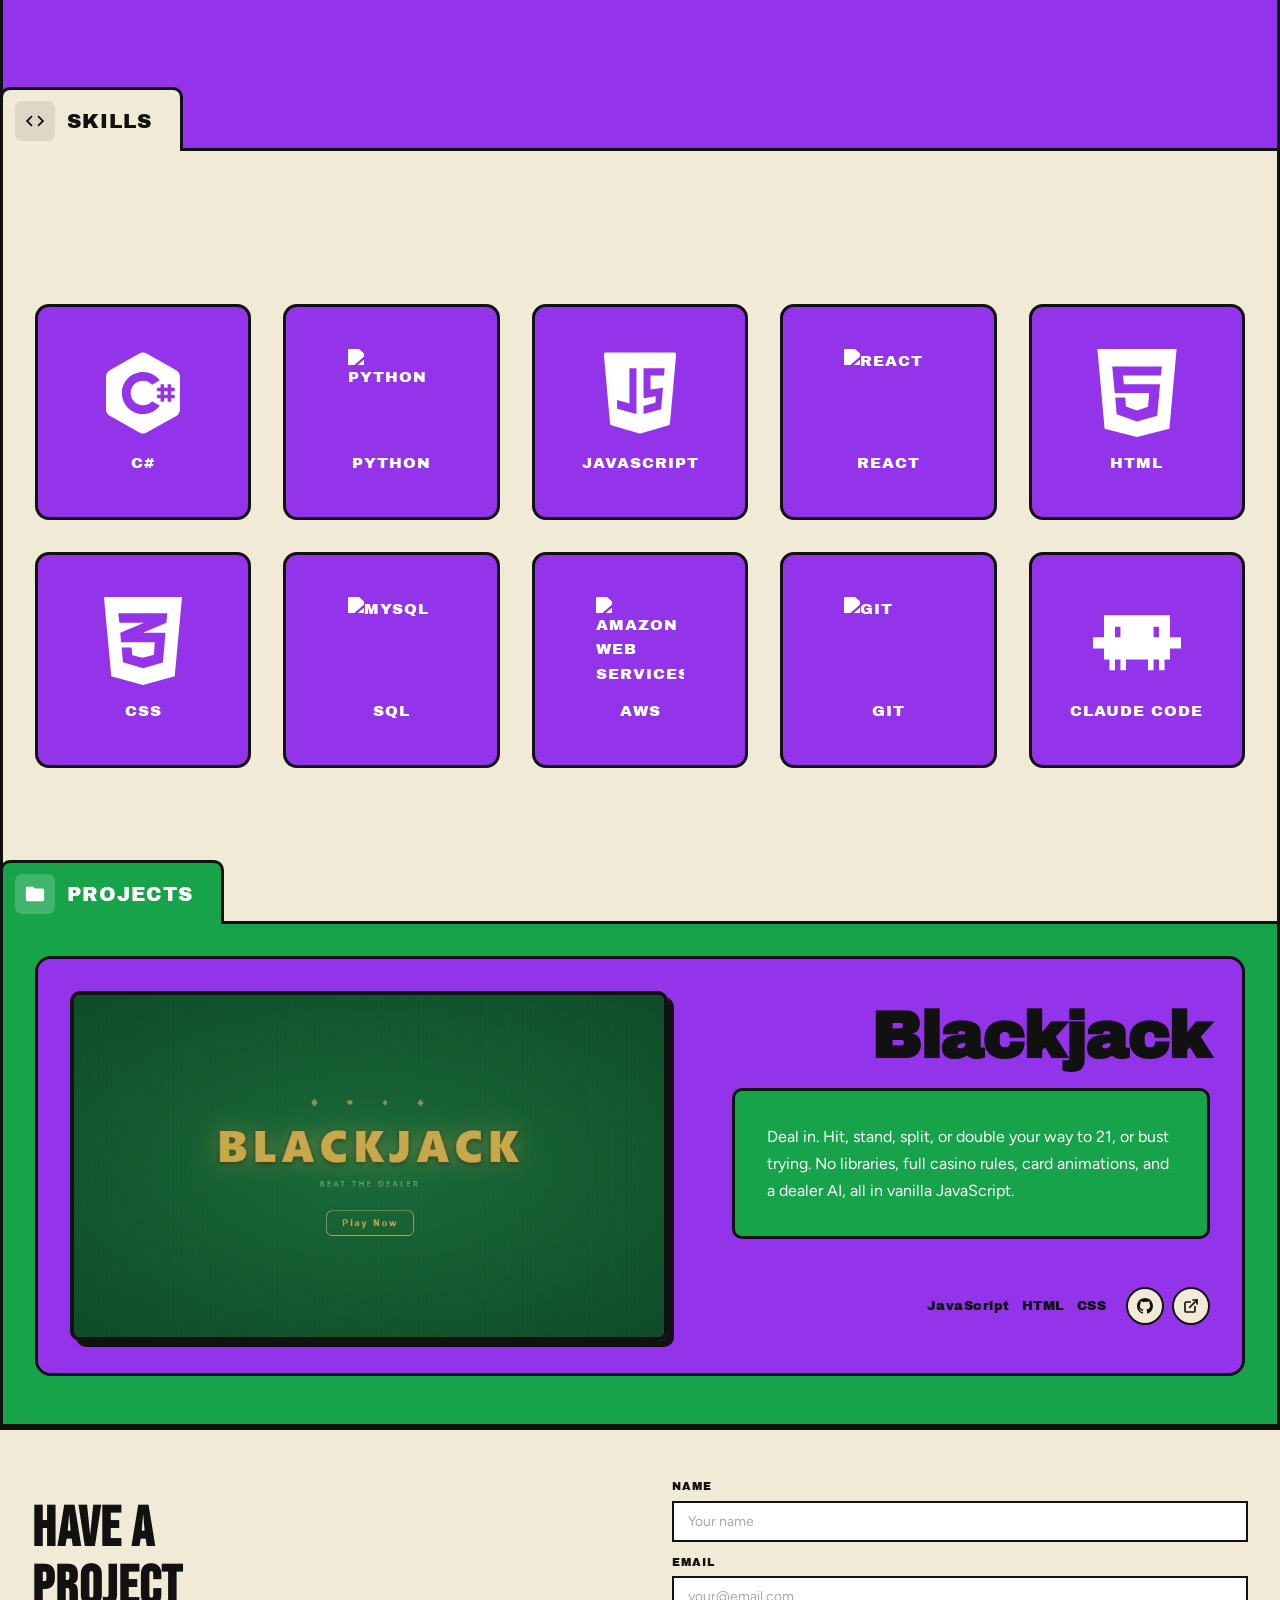
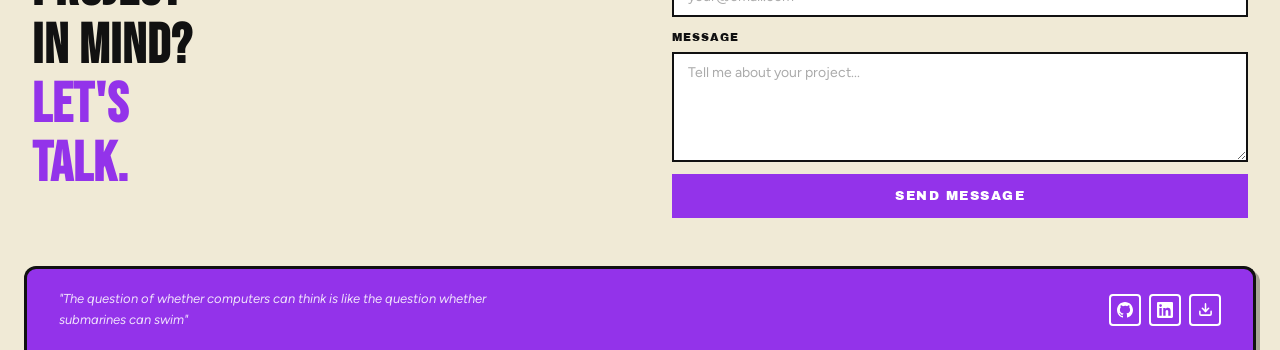
==== commit 8ceac58a: "Fix iOS overflow: display:none mobile menu, revert navbar-breaking max-width display:none removes th" ====
--- a/index.html
+++ b/index.html
@@ -303,13 +303,19 @@
     const mobileMenuClose = document.getElementById('mobileMenuClose');
 
     function openMenu() {
-      mobileMenu.classList.add('open');
+      mobileMenu.classList.add('menu-visible');
+      requestAnimationFrame(() => requestAnimationFrame(() => {
+        mobileMenu.classList.add('open');
+      }));
       mobileMenu.setAttribute('aria-hidden', 'false');
       mobileMenuBtn.setAttribute('aria-expanded', 'true');
       document.body.style.overflow = 'hidden';
     }
     function closeMenu() {
       mobileMenu.classList.remove('open');
+      mobileMenu.addEventListener('transitionend', () => {
+        mobileMenu.classList.remove('menu-visible');
+      }, { once: true });
       mobileMenu.setAttribute('aria-hidden', 'true');
       mobileMenuBtn.setAttribute('aria-expanded', 'false');
       document.body.style.overflow = '';
--- a/style.css
+++ b/style.css
@@ -34,7 +34,7 @@
 
 /* ── Reset ── */
 *, *::before, *::after { box-sizing: border-box; margin: 0; padding: 0; }
-html { scroll-behavior: smooth; }
+html { scroll-behavior: smooth; overflow-x: hidden; }
 
 body {
   background: var(--cream);
@@ -431,6 +431,7 @@
   display: grid;
   grid-template-columns: 55% 1fr;
   min-height: 420px;
+  min-width: 0;
   transition: box-shadow 0.2s ease;
 }
 
@@ -756,16 +757,21 @@
   inset: 0;
   background: var(--purple);
   z-index: calc(var(--z-nav) + 20);
-  display: flex;
+  display: none;
   flex-direction: column;
   align-items: center;
   justify-content: center;
-  transform: translateX(100%);
+  transform: translate3d(100%, 0, 0);
+  will-change: transform;
   transition: transform 0.35s cubic-bezier(0.4, 0, 0.2, 1);
 }
 
+.mobile-menu.menu-visible {
+  display: flex;
+}
+
 .mobile-menu.open {
-  transform: translateX(0);
+  transform: translate3d(0, 0, 0);
 }
 
 .mobile-menu__close {
@@ -903,6 +909,8 @@
   /* Center project card content on mobile */
   .project-card__title {
     text-align: center;
+    font-size: clamp(28px, 9vw, 44px);
+    overflow-wrap: break-word;
   }
 
   .project-card__info {
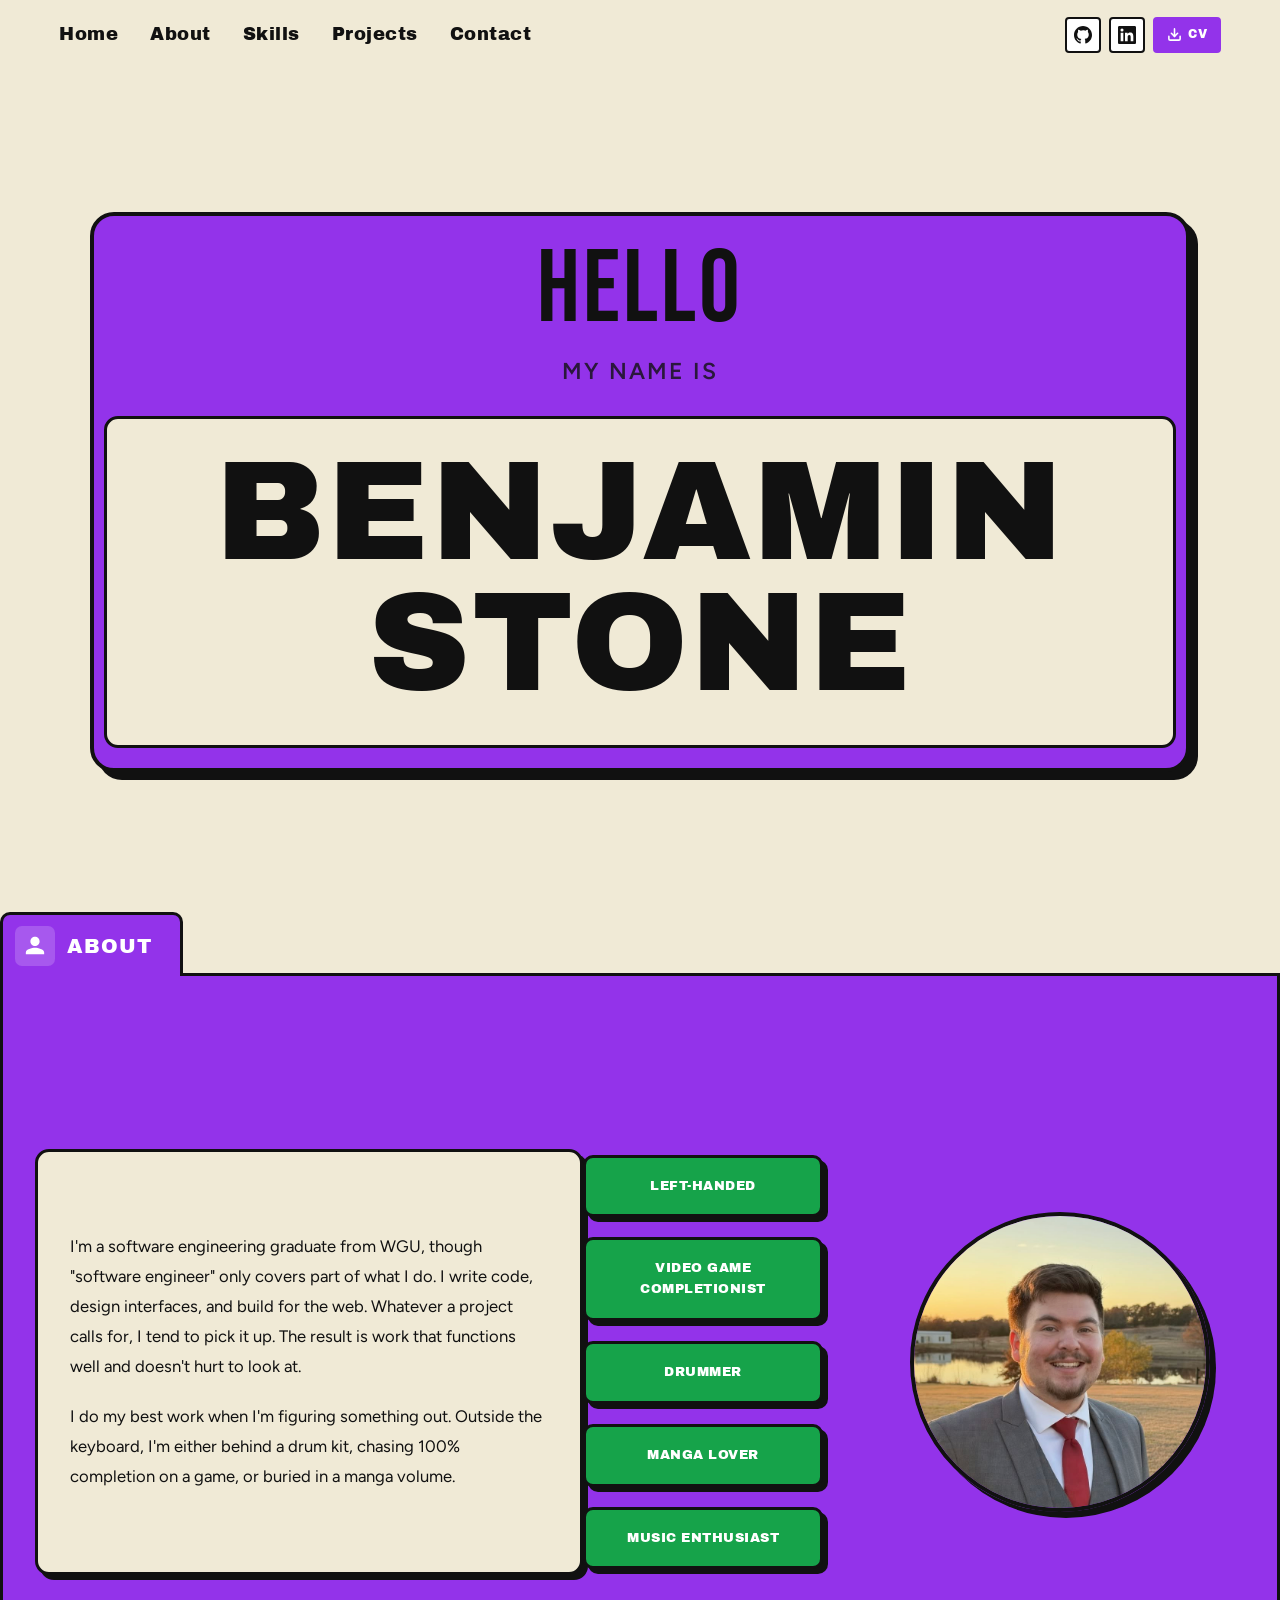
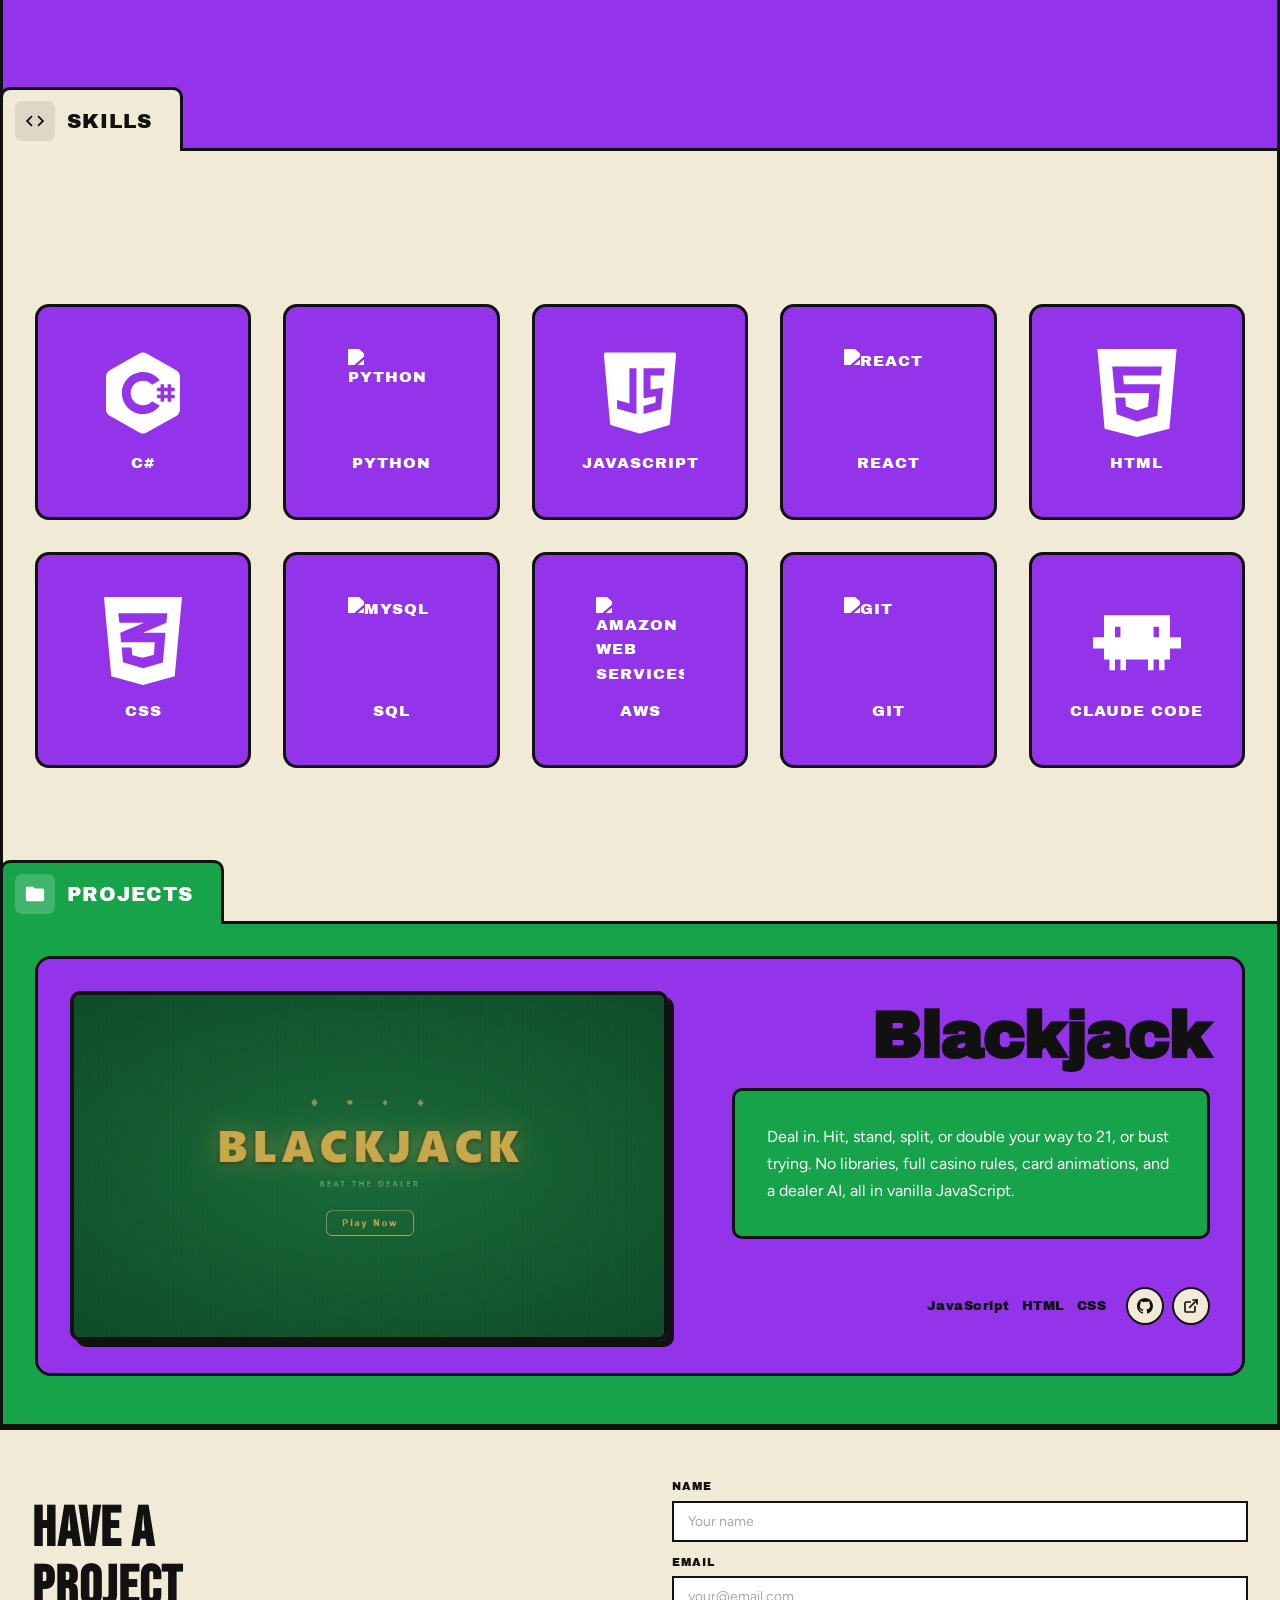
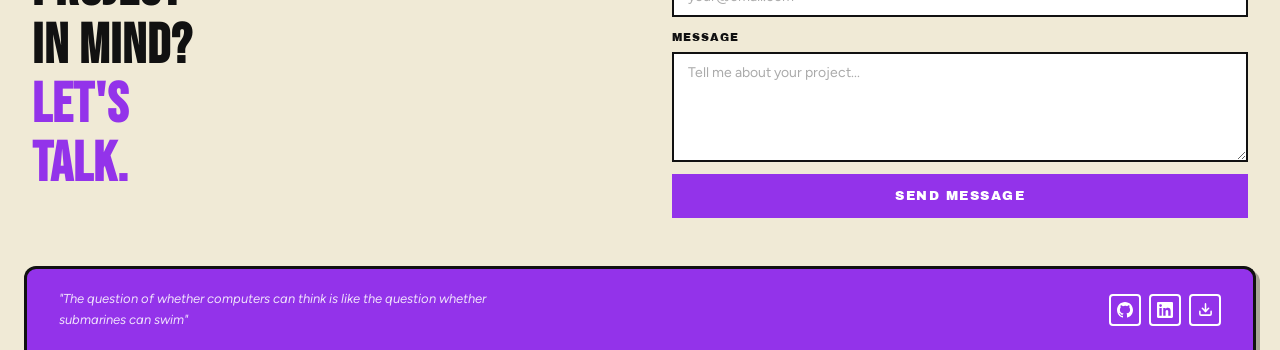
==== commit e2a8240d: "Add temp debug overlay: show scrollWidth vs innerWidth on iOS" ====
--- a/index.html
+++ b/index.html
@@ -289,6 +289,26 @@
   </footer>
 
   <script>
+    // TEMP DEBUG: find what's making the page wider than the viewport on iOS
+    window.addEventListener('load', () => {
+      const vw = window.innerWidth;
+      const sw = document.documentElement.scrollWidth;
+      if (sw > vw) {
+        const culprits = [];
+        document.querySelectorAll('*').forEach(el => {
+          const r = el.getBoundingClientRect();
+          if (r.right > vw + 1) {
+            culprits.push(el.tagName + (el.className ? '.' + String(el.className).trim().split(/\s+/).join('.') : '') + ' right=' + Math.round(r.right));
+          }
+        });
+        const msg = 'scrollW=' + sw + ' vw=' + vw + '\n' + culprits.slice(0,10).join('\n');
+        const el = document.createElement('div');
+        el.style.cssText = 'position:fixed;top:0;left:0;right:0;background:red;color:#fff;font-size:11px;padding:4px;z-index:9999;white-space:pre-wrap;word-break:break-all';
+        el.textContent = msg;
+        document.body.appendChild(el);
+      }
+    });
+
     const nav = document.querySelector('.nav');
     const navWrap = document.querySelector('.nav-wrap');
     window.addEventListener('scroll', () => {
--- a/style.css
+++ b/style.css
@@ -42,7 +42,7 @@
   font-family: var(--font-body);
   font-size: 16px;
   line-height: 1.6;
-  overflow-x: hidden;
+  overflow-x: clip;
 }
 
 img   { display: block; max-width: 100%; }
@@ -927,7 +927,7 @@
   }
 
   .nametag {
-    width: calc(100vw - 40px);
+    width: 100%;
   }
 
   .nametag__name-box {
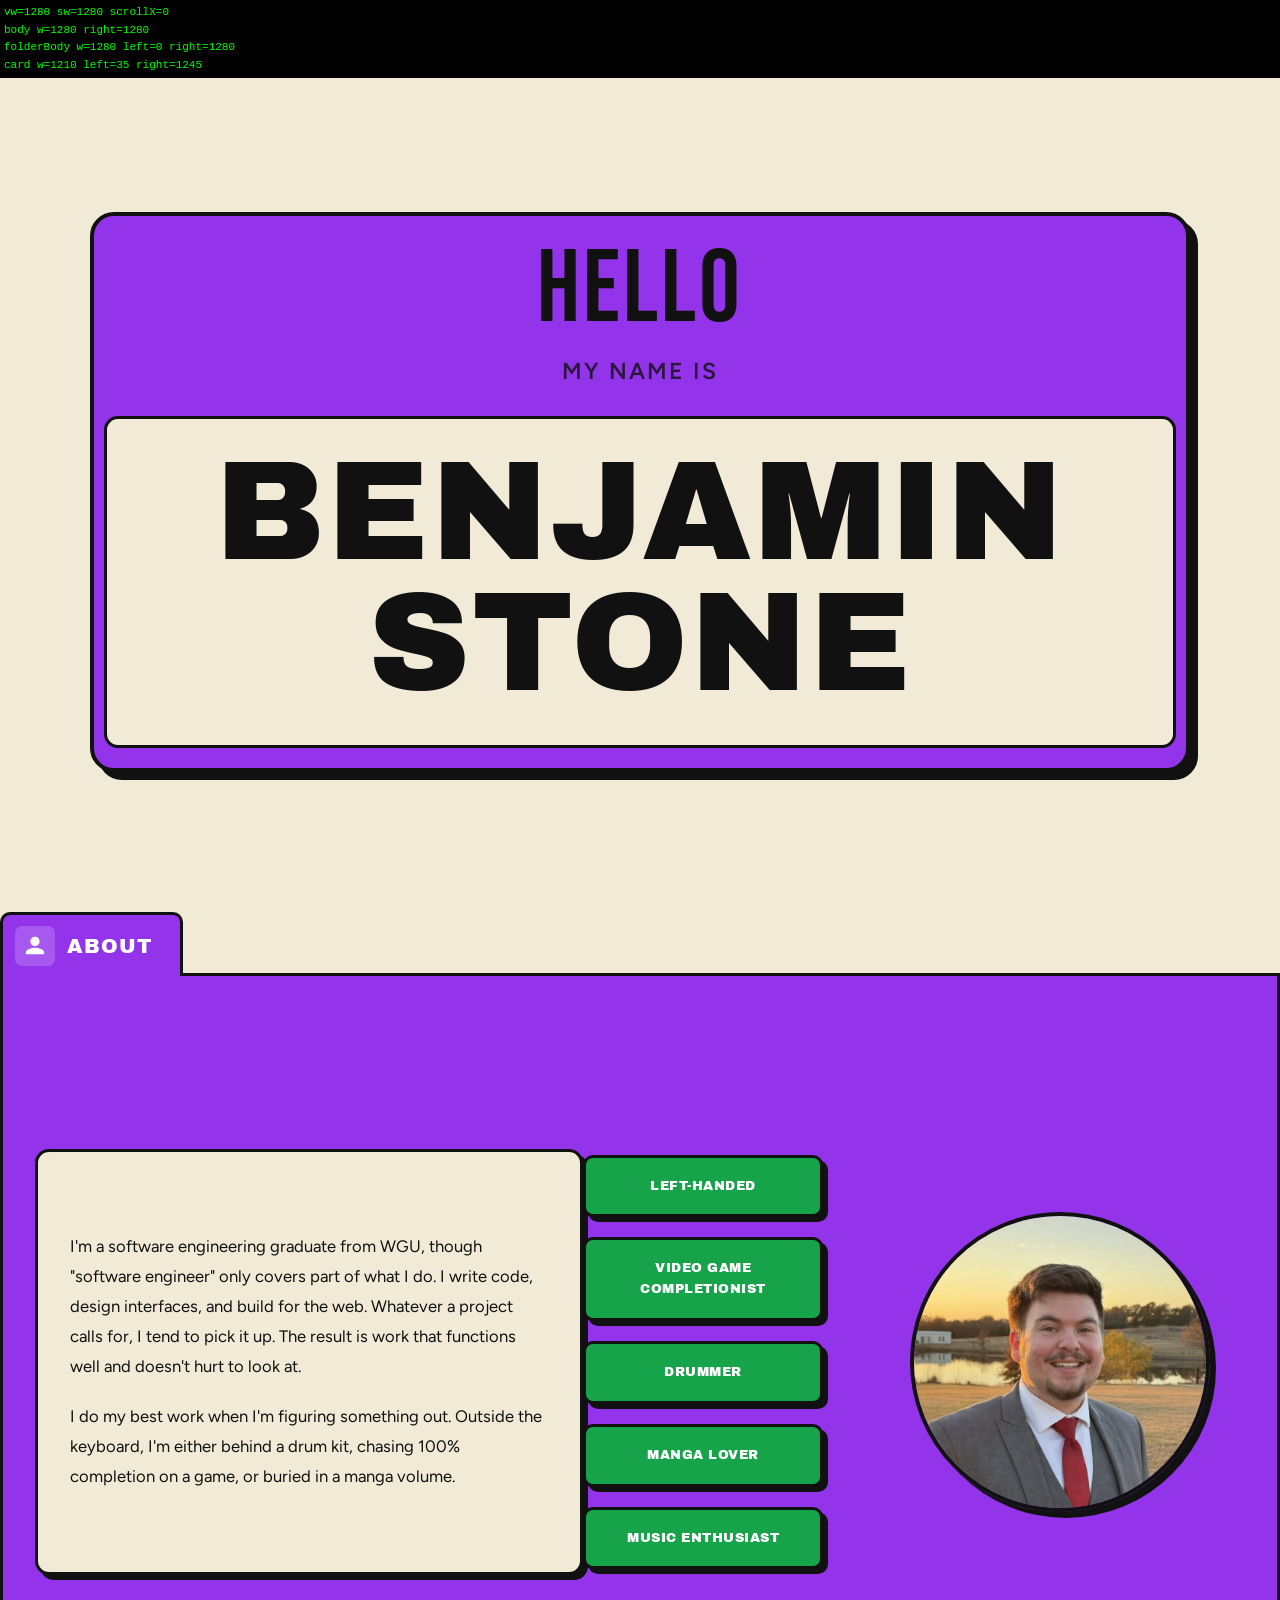
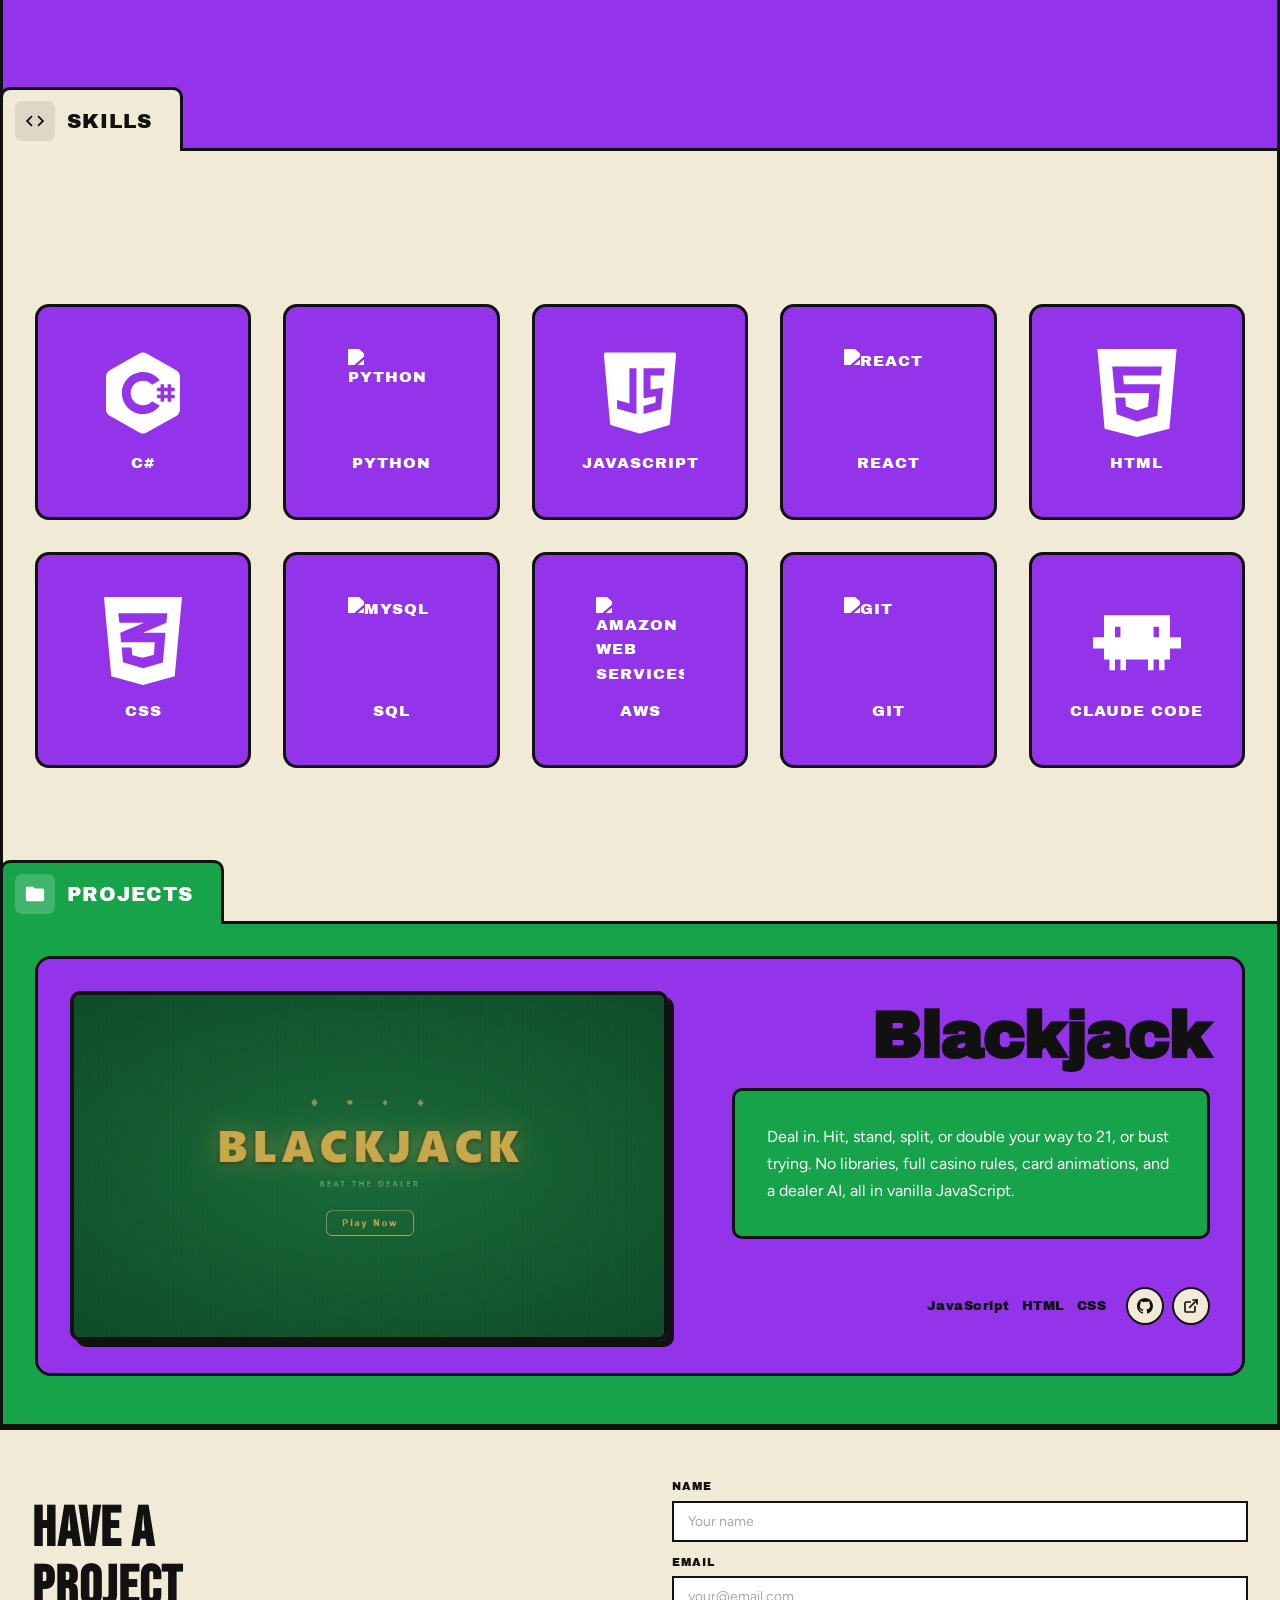
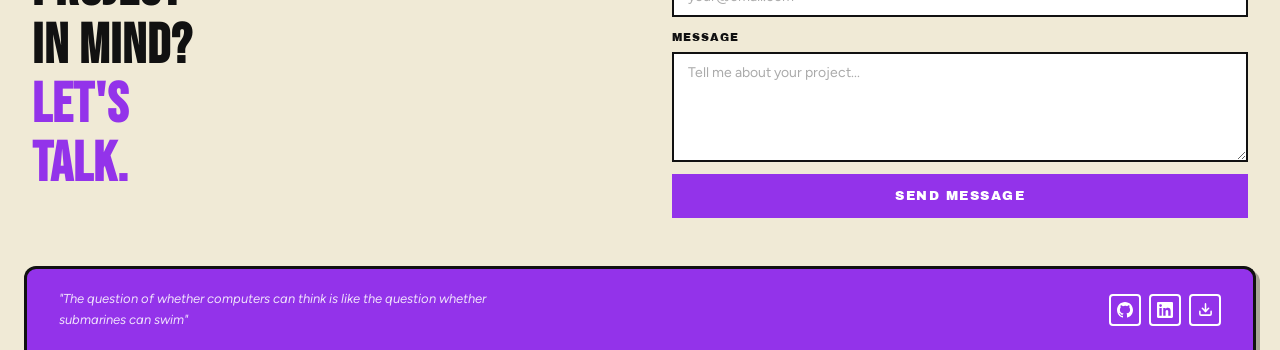
==== commit e4d3c67d: "Update debug overlay: show scrollX, body width, folder/card dimensions" ====
--- a/index.html
+++ b/index.html
@@ -289,24 +289,26 @@
   </footer>
 
   <script>
-    // TEMP DEBUG: find what's making the page wider than the viewport on iOS
+    // TEMP DEBUG
     window.addEventListener('load', () => {
       const vw = window.innerWidth;
       const sw = document.documentElement.scrollWidth;
-      if (sw > vw) {
-        const culprits = [];
-        document.querySelectorAll('*').forEach(el => {
-          const r = el.getBoundingClientRect();
-          if (r.right > vw + 1) {
-            culprits.push(el.tagName + (el.className ? '.' + String(el.className).trim().split(/\s+/).join('.') : '') + ' right=' + Math.round(r.right));
-          }
-        });
-        const msg = 'scrollW=' + sw + ' vw=' + vw + '\n' + culprits.slice(0,10).join('\n');
-        const el = document.createElement('div');
-        el.style.cssText = 'position:fixed;top:0;left:0;right:0;background:red;color:#fff;font-size:11px;padding:4px;z-index:9999;white-space:pre-wrap;word-break:break-all';
-        el.textContent = msg;
-        document.body.appendChild(el);
-      }
+      const sx = window.scrollX;
+      const body = document.body.getBoundingClientRect();
+      const fb = document.querySelector('.folder--projects .folder__body');
+      const card = document.querySelector('.project-card');
+      const fbR = fb ? fb.getBoundingClientRect() : {};
+      const cardR = card ? card.getBoundingClientRect() : {};
+      const lines = [
+        'vw=' + vw + ' sw=' + sw + ' scrollX=' + sx,
+        'body w=' + Math.round(body.width) + ' right=' + Math.round(body.right),
+        'folderBody w=' + Math.round(fbR.width) + ' left=' + Math.round(fbR.left) + ' right=' + Math.round(fbR.right),
+        'card w=' + Math.round(cardR.width) + ' left=' + Math.round(cardR.left) + ' right=' + Math.round(cardR.right),
+      ];
+      const el = document.createElement('div');
+      el.style.cssText = 'position:fixed;top:0;left:0;right:0;background:#000;color:#0f0;font-size:11px;padding:4px;z-index:9999;white-space:pre-wrap;font-family:monospace';
+      el.textContent = lines.join('\n');
+      document.body.appendChild(el);
     });
 
     const nav = document.querySelector('.nav');
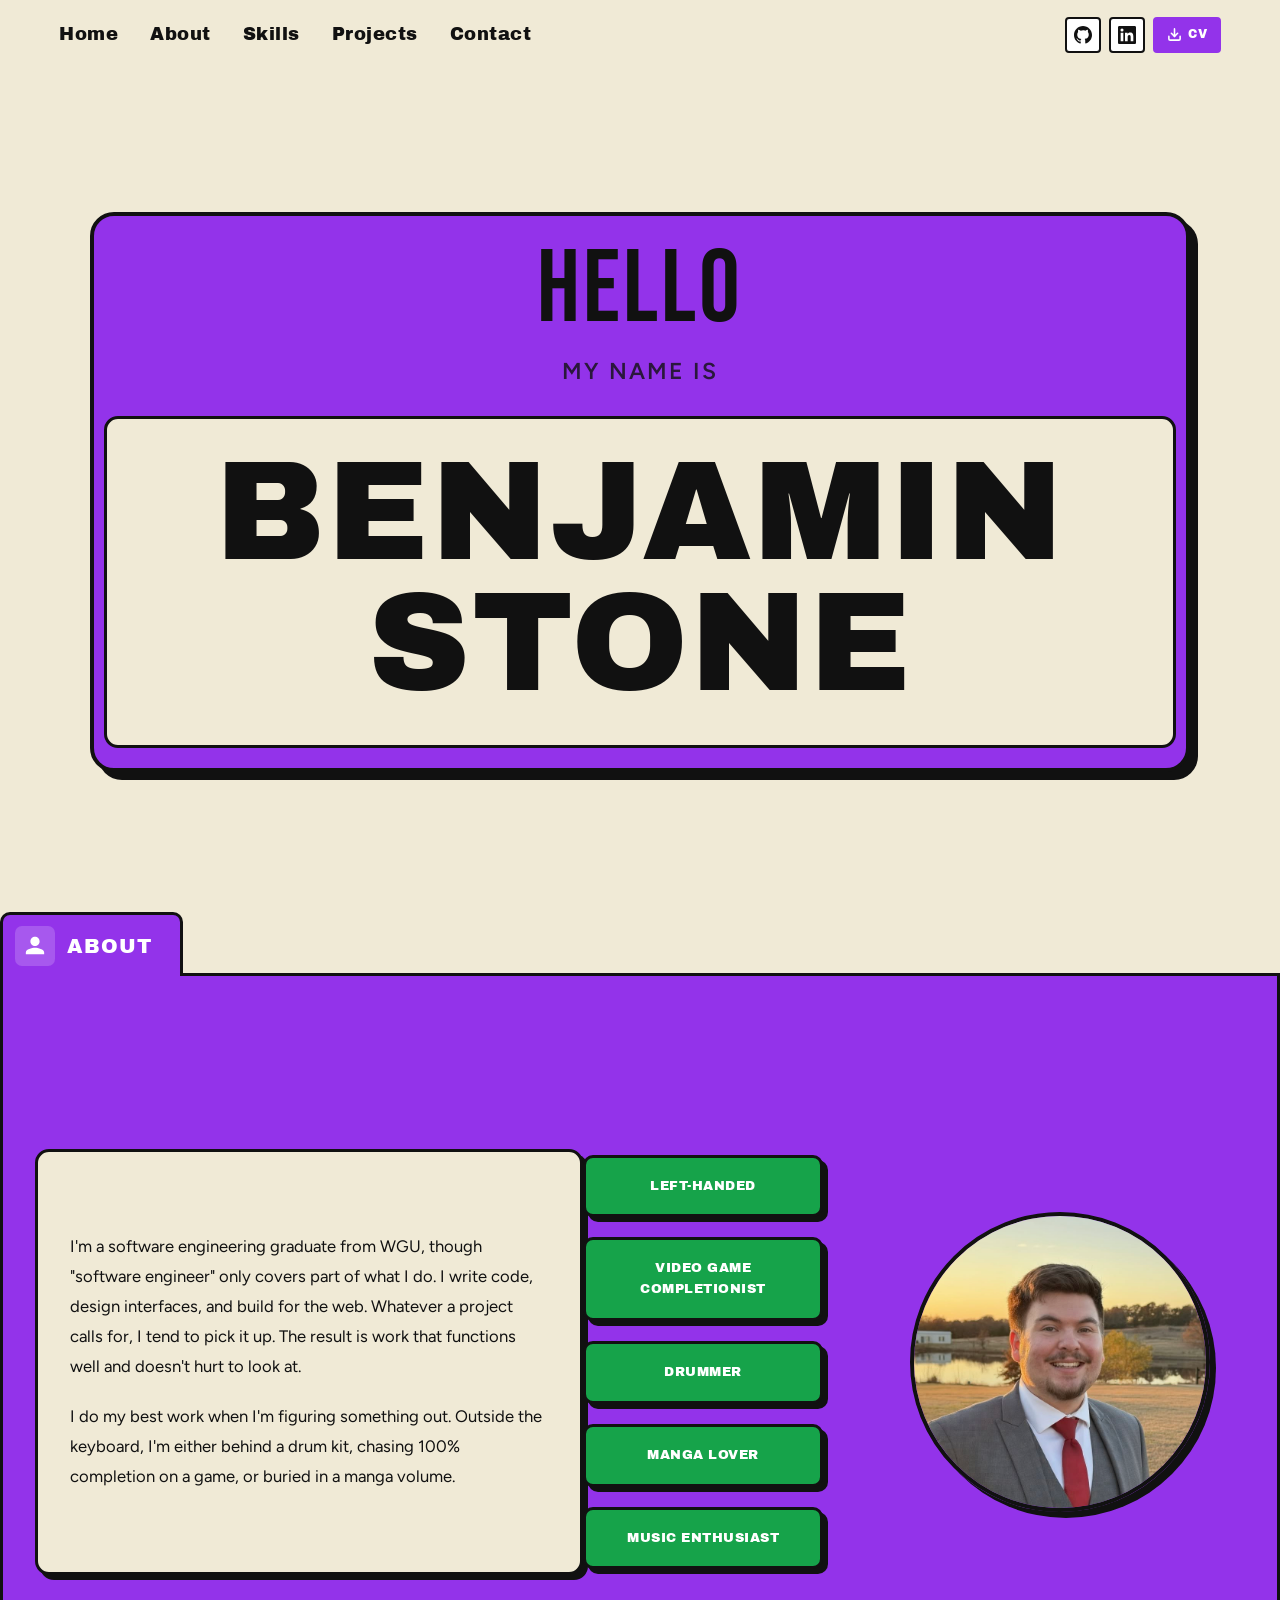
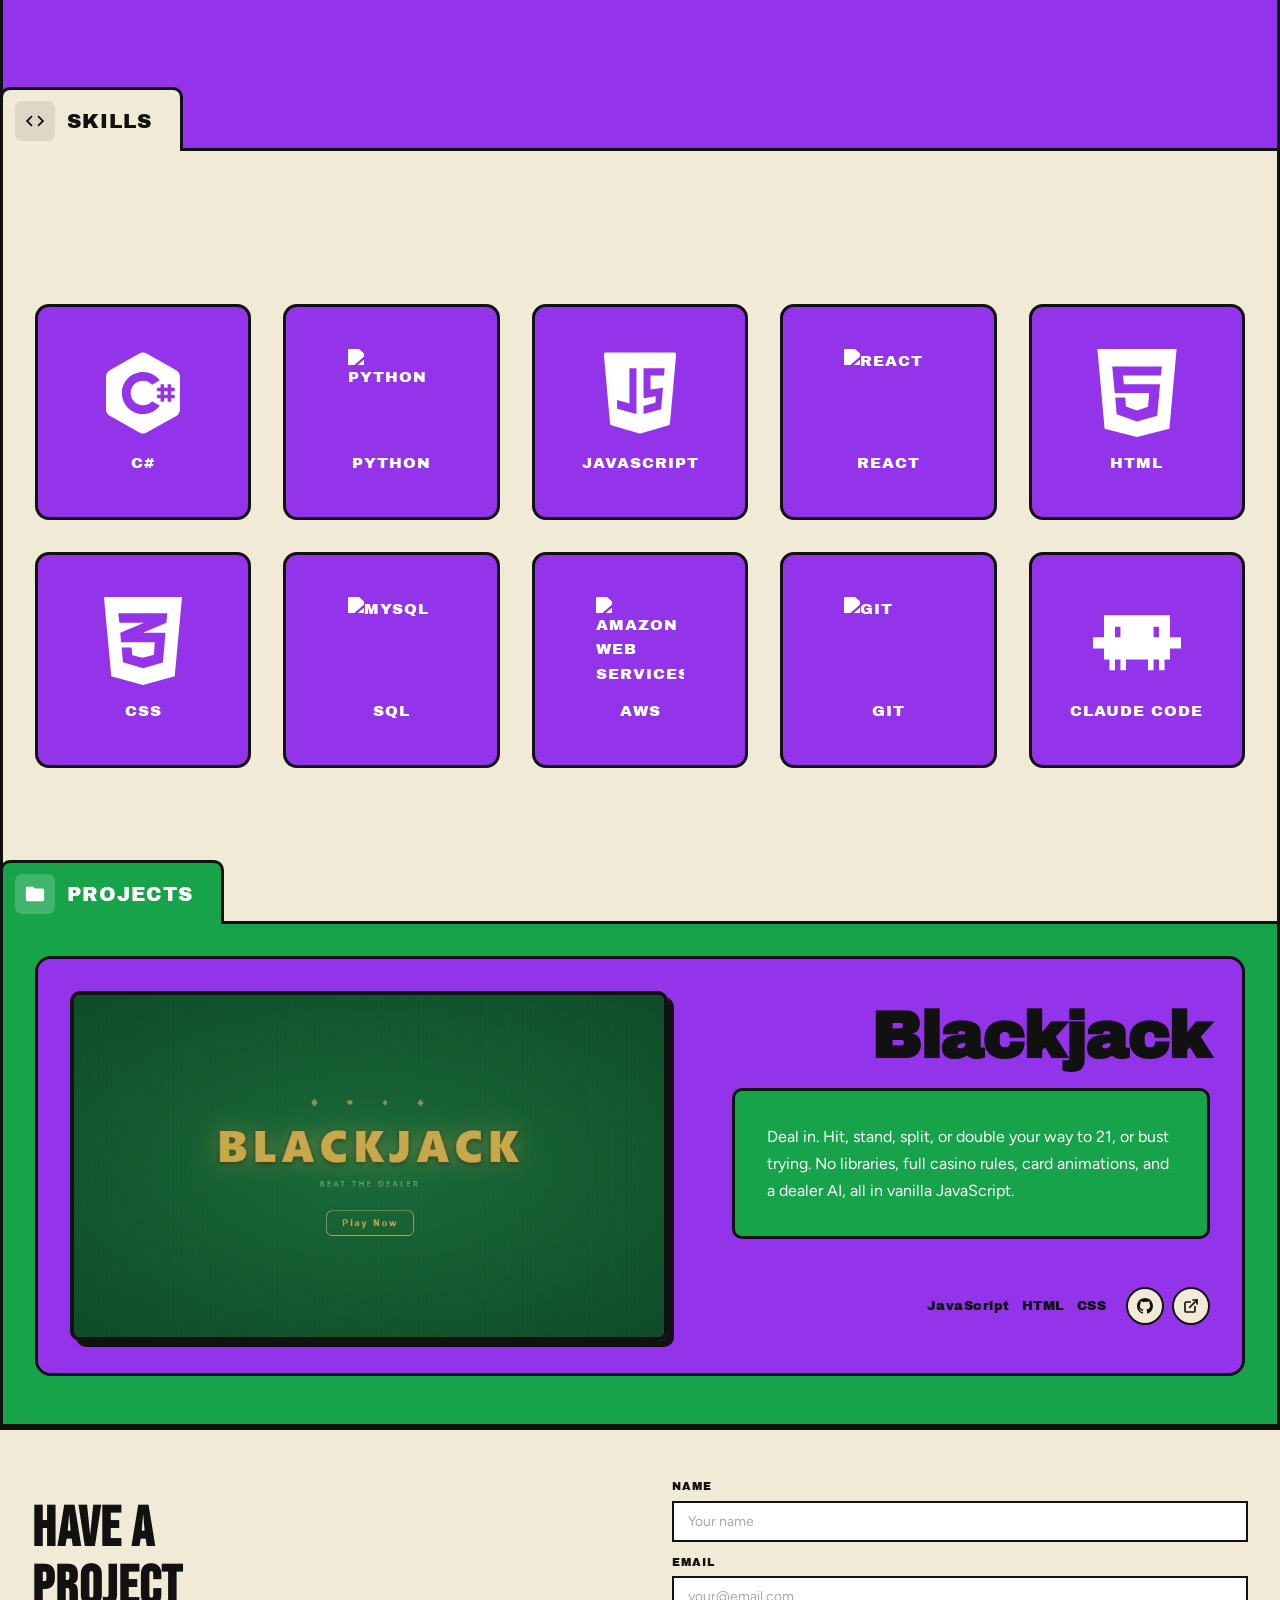
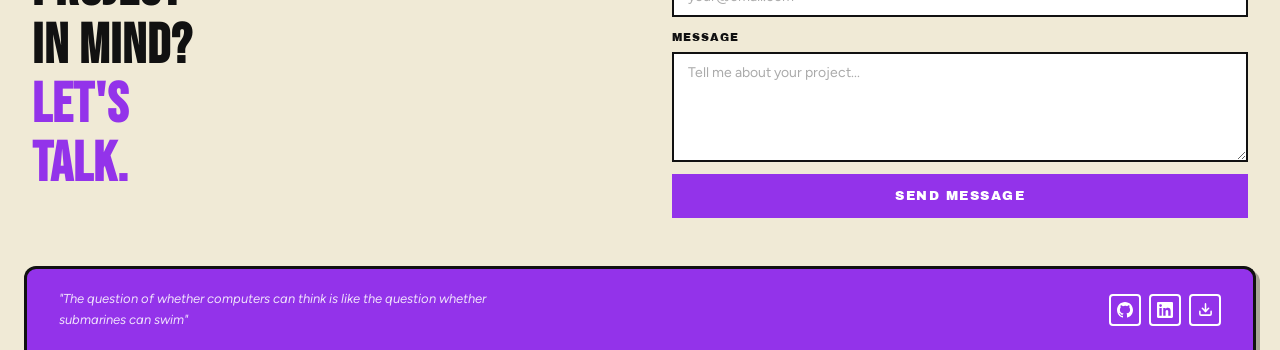
==== commit a5c4c57f: "Remove debug overlay — overflow bug confirmed fixed" ====
--- a/index.html
+++ b/index.html
@@ -289,28 +289,6 @@
   </footer>
 
   <script>
-    // TEMP DEBUG
-    window.addEventListener('load', () => {
-      const vw = window.innerWidth;
-      const sw = document.documentElement.scrollWidth;
-      const sx = window.scrollX;
-      const body = document.body.getBoundingClientRect();
-      const fb = document.querySelector('.folder--projects .folder__body');
-      const card = document.querySelector('.project-card');
-      const fbR = fb ? fb.getBoundingClientRect() : {};
-      const cardR = card ? card.getBoundingClientRect() : {};
-      const lines = [
-        'vw=' + vw + ' sw=' + sw + ' scrollX=' + sx,
-        'body w=' + Math.round(body.width) + ' right=' + Math.round(body.right),
-        'folderBody w=' + Math.round(fbR.width) + ' left=' + Math.round(fbR.left) + ' right=' + Math.round(fbR.right),
-        'card w=' + Math.round(cardR.width) + ' left=' + Math.round(cardR.left) + ' right=' + Math.round(cardR.right),
-      ];
-      const el = document.createElement('div');
-      el.style.cssText = 'position:fixed;top:0;left:0;right:0;background:#000;color:#0f0;font-size:11px;padding:4px;z-index:9999;white-space:pre-wrap;font-family:monospace';
-      el.textContent = lines.join('\n');
-      document.body.appendChild(el);
-    });
-
     const nav = document.querySelector('.nav');
     const navWrap = document.querySelector('.nav-wrap');
     window.addEventListener('scroll', () => {
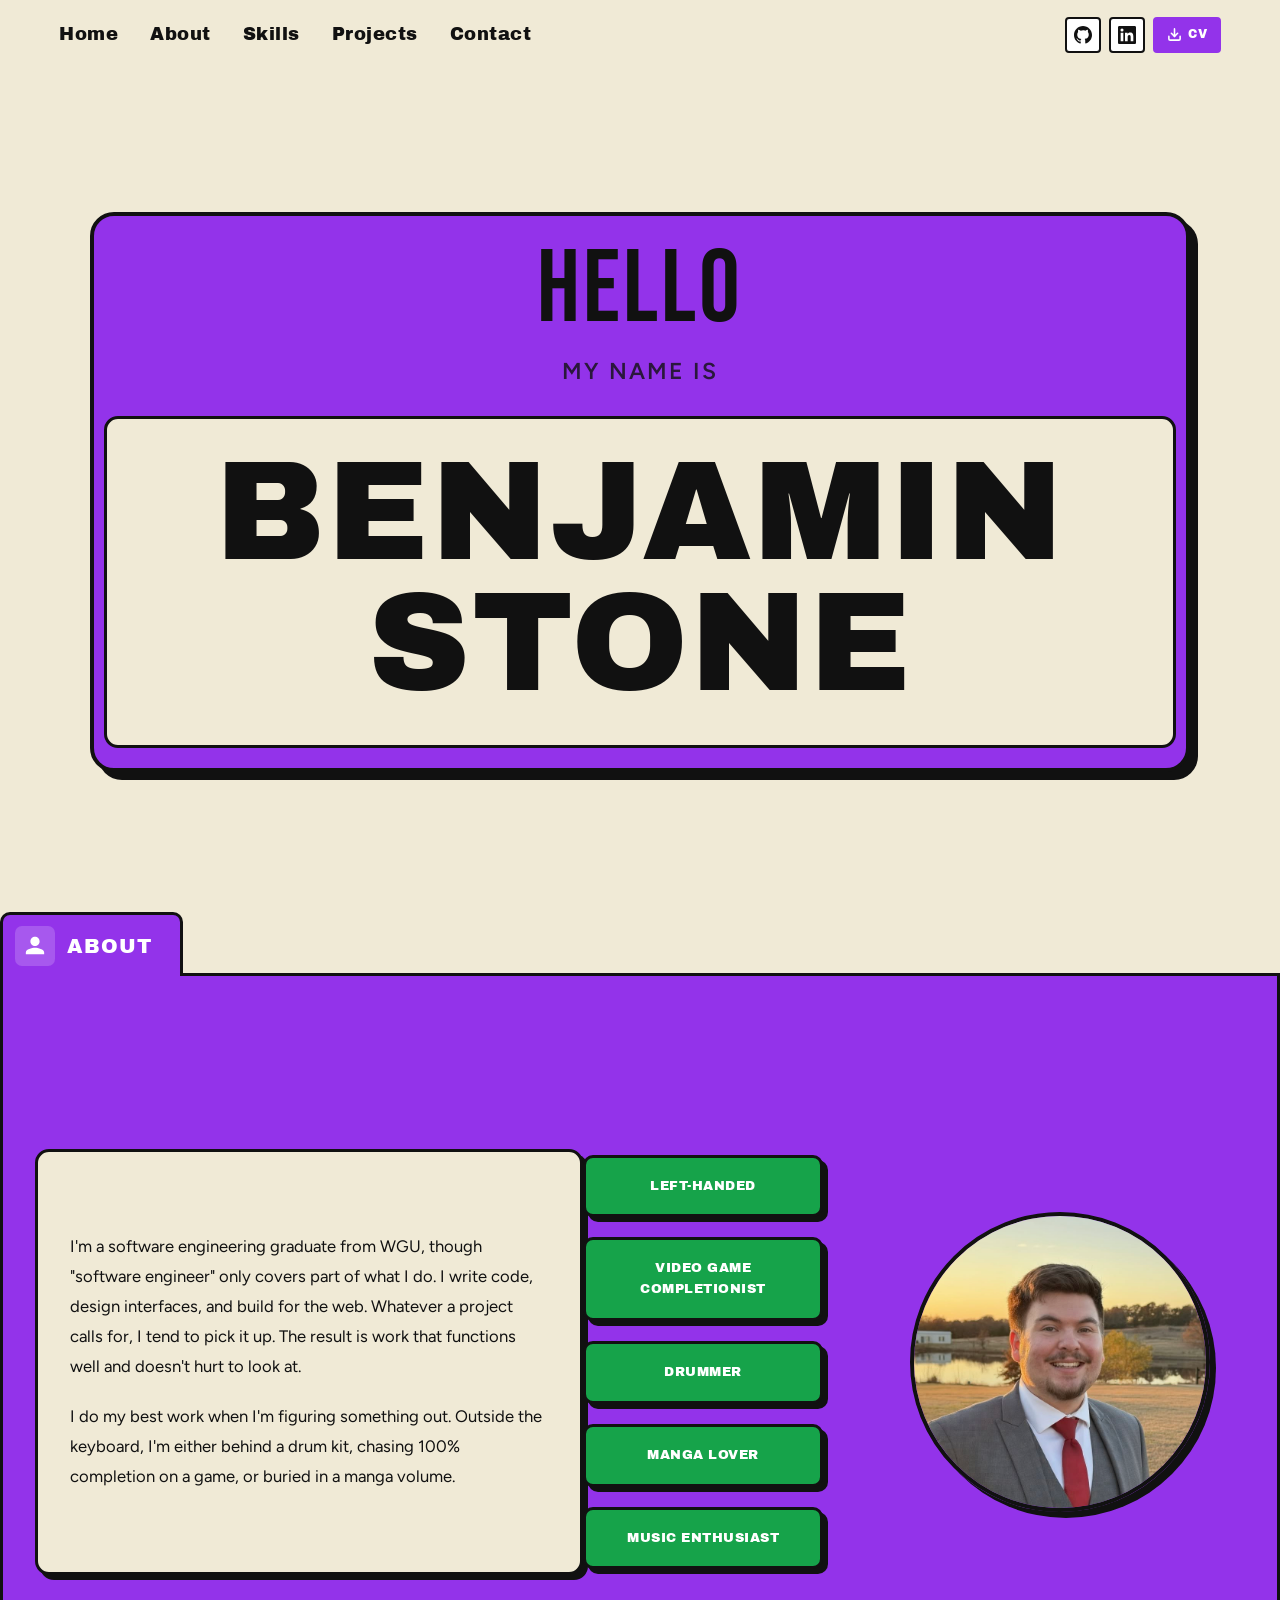
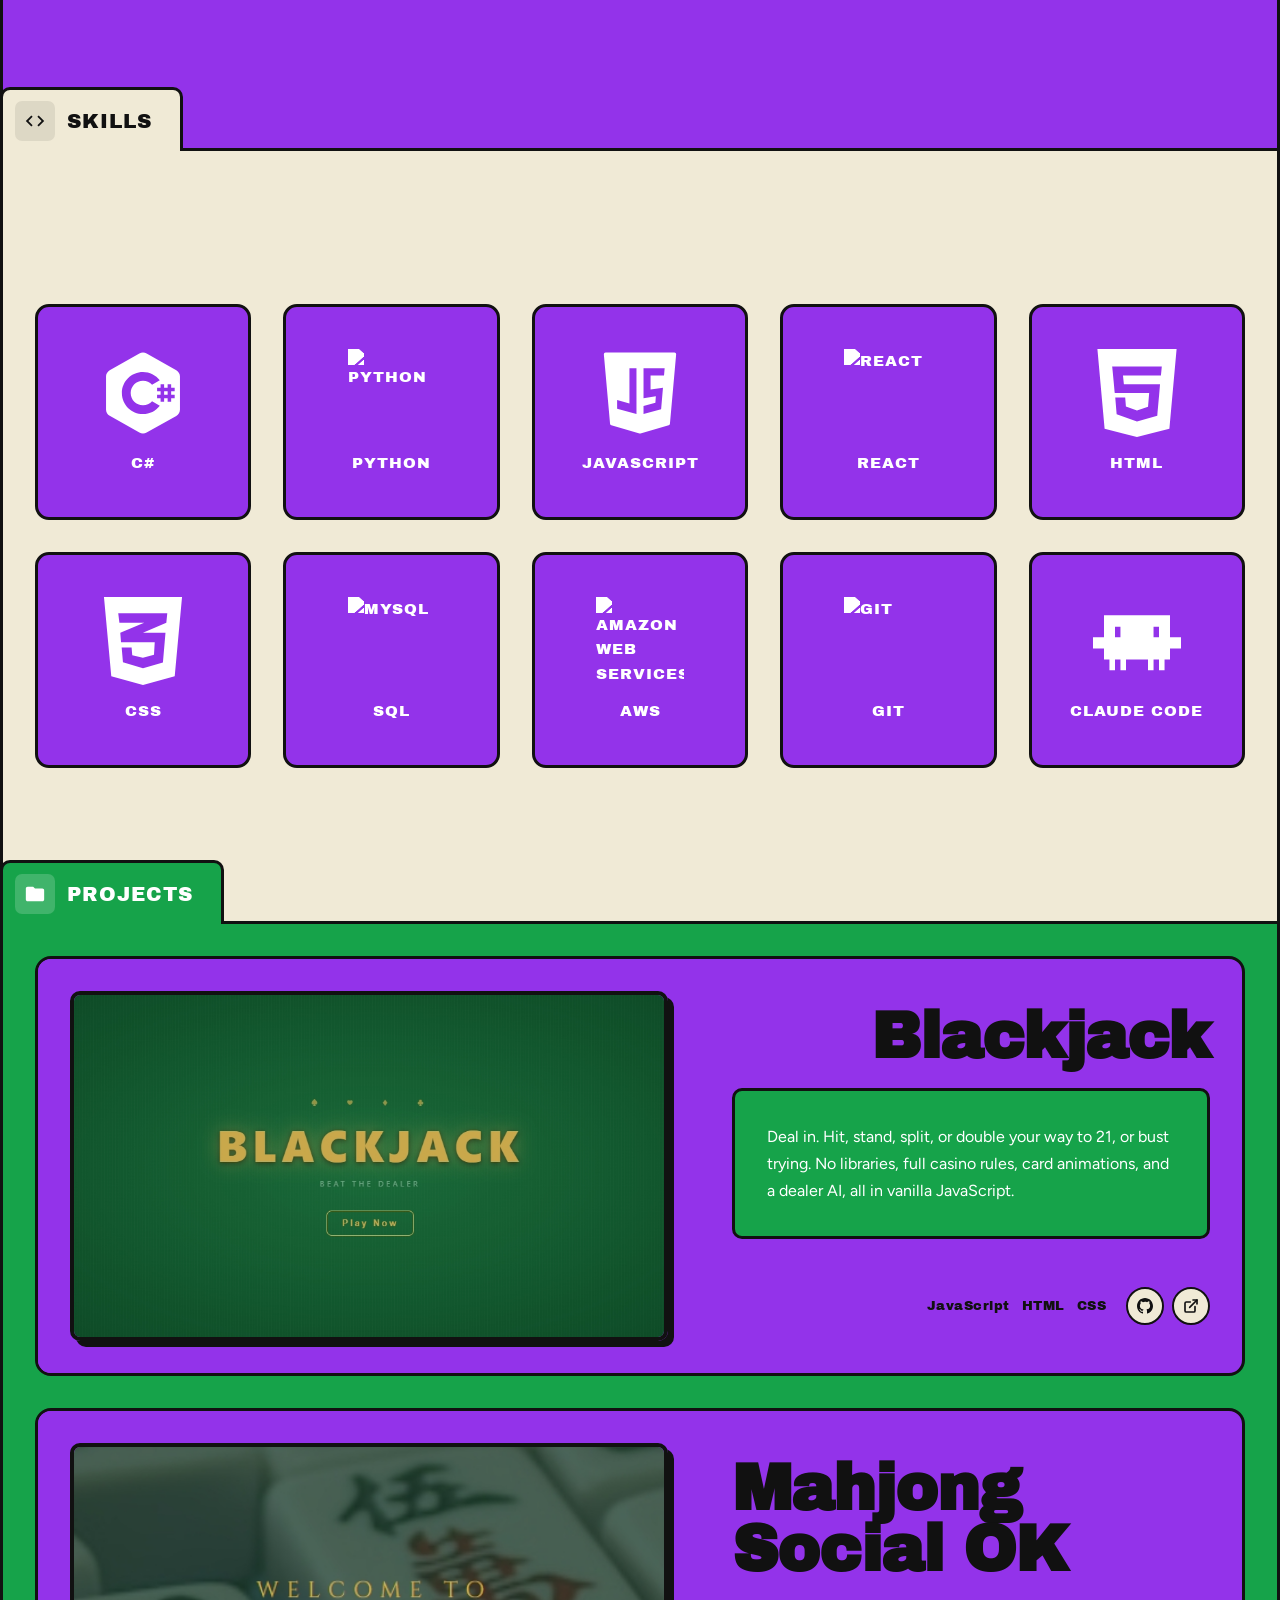
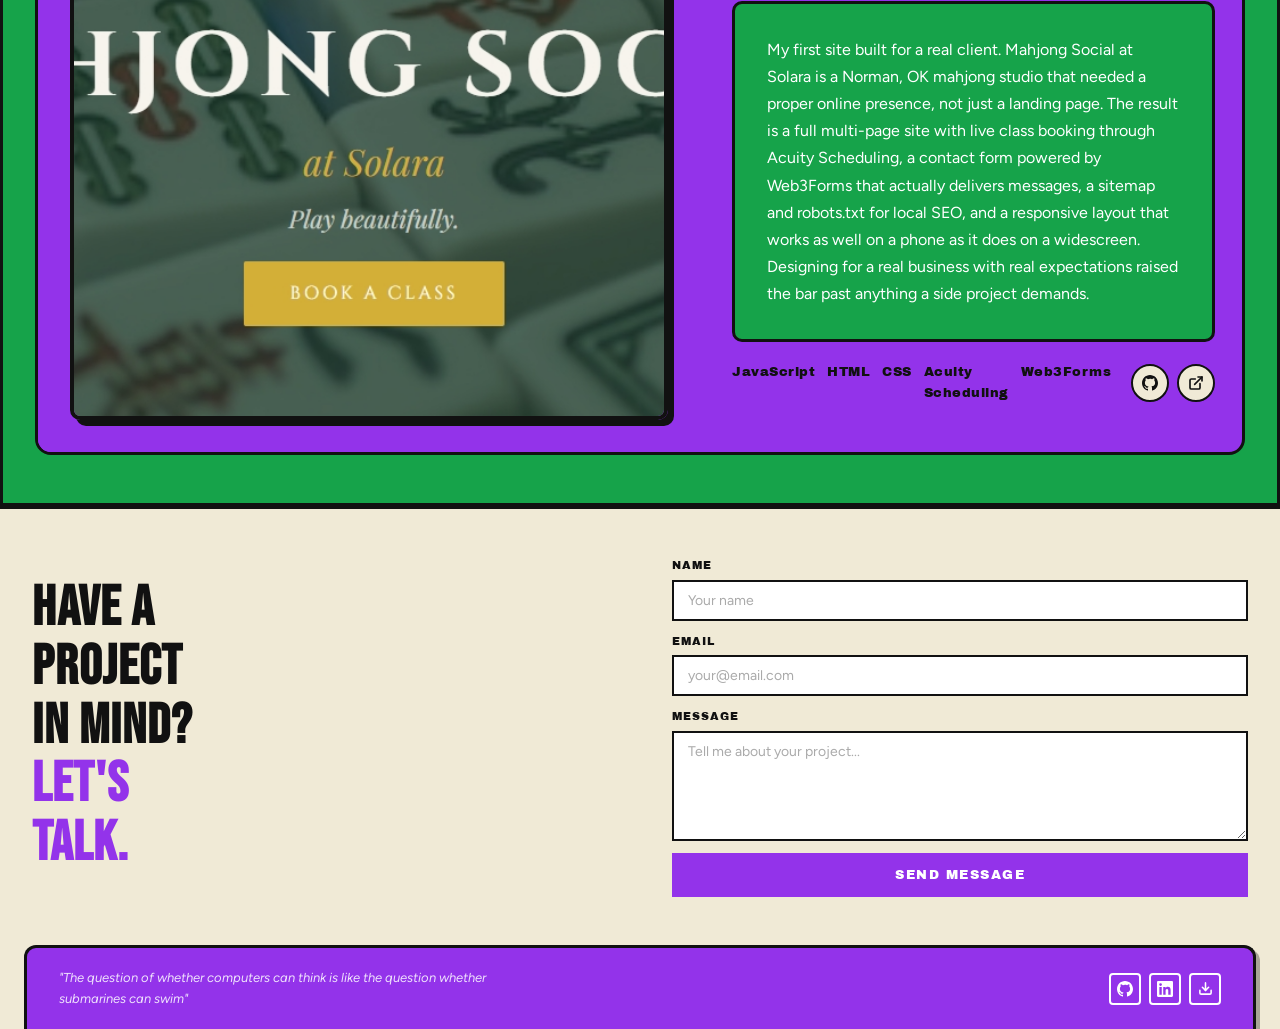
==== commit 793b9afe: "Add Mahjong Social OK project card" ====
--- a/index.html
+++ b/index.html
@@ -220,6 +220,40 @@
               </div>
             </div>
           </article>
+
+          <article class="project-card">
+            <div class="project-card__image">
+              <img src="Images/Thumbnail/MahjongSocialOKPic.png" alt="Mahjong Social OK website screenshot">
+            </div>
+            <div class="project-card__info">
+              <h3 class="project-card__title">Mahjong Social OK</h3>
+              <p class="project-card__desc">My first site built for a real client. Mahjong Social at Solara is a Norman, OK mahjong studio that needed a proper online presence, not just a landing page. The result is a full multi-page site with live class booking through Acuity Scheduling, a contact form powered by Web3Forms that actually delivers messages, a sitemap and robots.txt for local SEO, and a responsive layout that works as well on a phone as it does on a widescreen. Designing for a real business with real expectations raised the bar past anything a side project demands.</p>
+              <div class="project-card__footer">
+                <div class="project-card__tech">
+                  <span>JavaScript</span>
+                  <span>HTML</span>
+                  <span>CSS</span>
+                  <span>Acuity Scheduling</span>
+                  <span>Web3Forms</span>
+                </div>
+                <div class="project-card__links">
+                  <a href="https://github.com/BenTheWin/Mahjong" target="_blank" rel="noopener noreferrer"
+                     class="project-card__link" aria-label="View on GitHub">
+                    <svg width="16" height="16" viewBox="0 0 24 24" fill="currentColor" aria-hidden="true">
+                      <path d="M12 0C5.374 0 0 5.373 0 12c0 5.302 3.438 9.8 8.207 11.387.599.111.793-.261.793-.577v-2.234c-3.338.726-4.033-1.416-4.033-1.416-.546-1.387-1.333-1.756-1.333-1.756-1.089-.745.083-.729.083-.729 1.205.084 1.839 1.237 1.839 1.237 1.07 1.834 2.807 1.304 3.492.997.107-.775.418-1.305.762-1.604-2.665-.305-5.467-1.334-5.467-5.931 0-1.311.469-2.381 1.236-3.221-.124-.303-.535-1.524.117-3.176 0 0 1.008-.322 3.301 1.23A11.509 11.509 0 0112 5.803c1.02.005 2.047.138 3.006.404 2.291-1.552 3.297-1.23 3.297-1.23.653 1.653.242 2.874.118 3.176.77.84 1.235 1.911 1.235 3.221 0 4.609-2.807 5.624-5.479 5.921.43.372.823 1.102.823 2.222v3.293c0 .319.192.694.801.576C20.566 21.797 24 17.3 24 12c0-6.627-5.373-12-12-12z"/>
+                    </svg>
+                  </a>
+                  <a href="https://www.mahjongsocialok.com/" target="_blank" rel="noopener noreferrer"
+                     class="project-card__link" aria-label="View live project">
+                    <svg width="16" height="16" viewBox="0 0 24 24" fill="none" stroke="currentColor" stroke-width="2.5" stroke-linecap="round" stroke-linejoin="round" aria-hidden="true">
+                      <path d="M18 13v6a2 2 0 01-2 2H5a2 2 0 01-2-2V8a2 2 0 012-2h6"/>
+                      <polyline points="15 3 21 3 21 9"/><line x1="10" y1="14" x2="21" y2="3"/>
+                    </svg>
+                  </a>
+                </div>
+              </div>
+            </div>
+          </article>
         </div>
       </div>
     </section>
--- a/style.css
+++ b/style.css
@@ -900,6 +900,8 @@
   .project-card__image {
     aspect-ratio: 16 / 9;
     min-height: unset;
+    width: 100%;
+    min-width: 0;
   }
 
   .project-card__image img {
@@ -907,17 +909,21 @@
   }
 
   /* Center project card content on mobile */
-  .project-card__title {
+  .project-card__title,
+  .project-card__title--right {
     text-align: center;
     font-size: clamp(28px, 9vw, 44px);
     overflow-wrap: break-word;
   }
 
   .project-card__info {
+    align-items: stretch;
+    width: 100%;
+    min-width: 0;
+  }
+
+  .project-card__footer {
     align-items: center;
-  }
-
-  .project-card__footer {
     justify-content: center;
   }
 
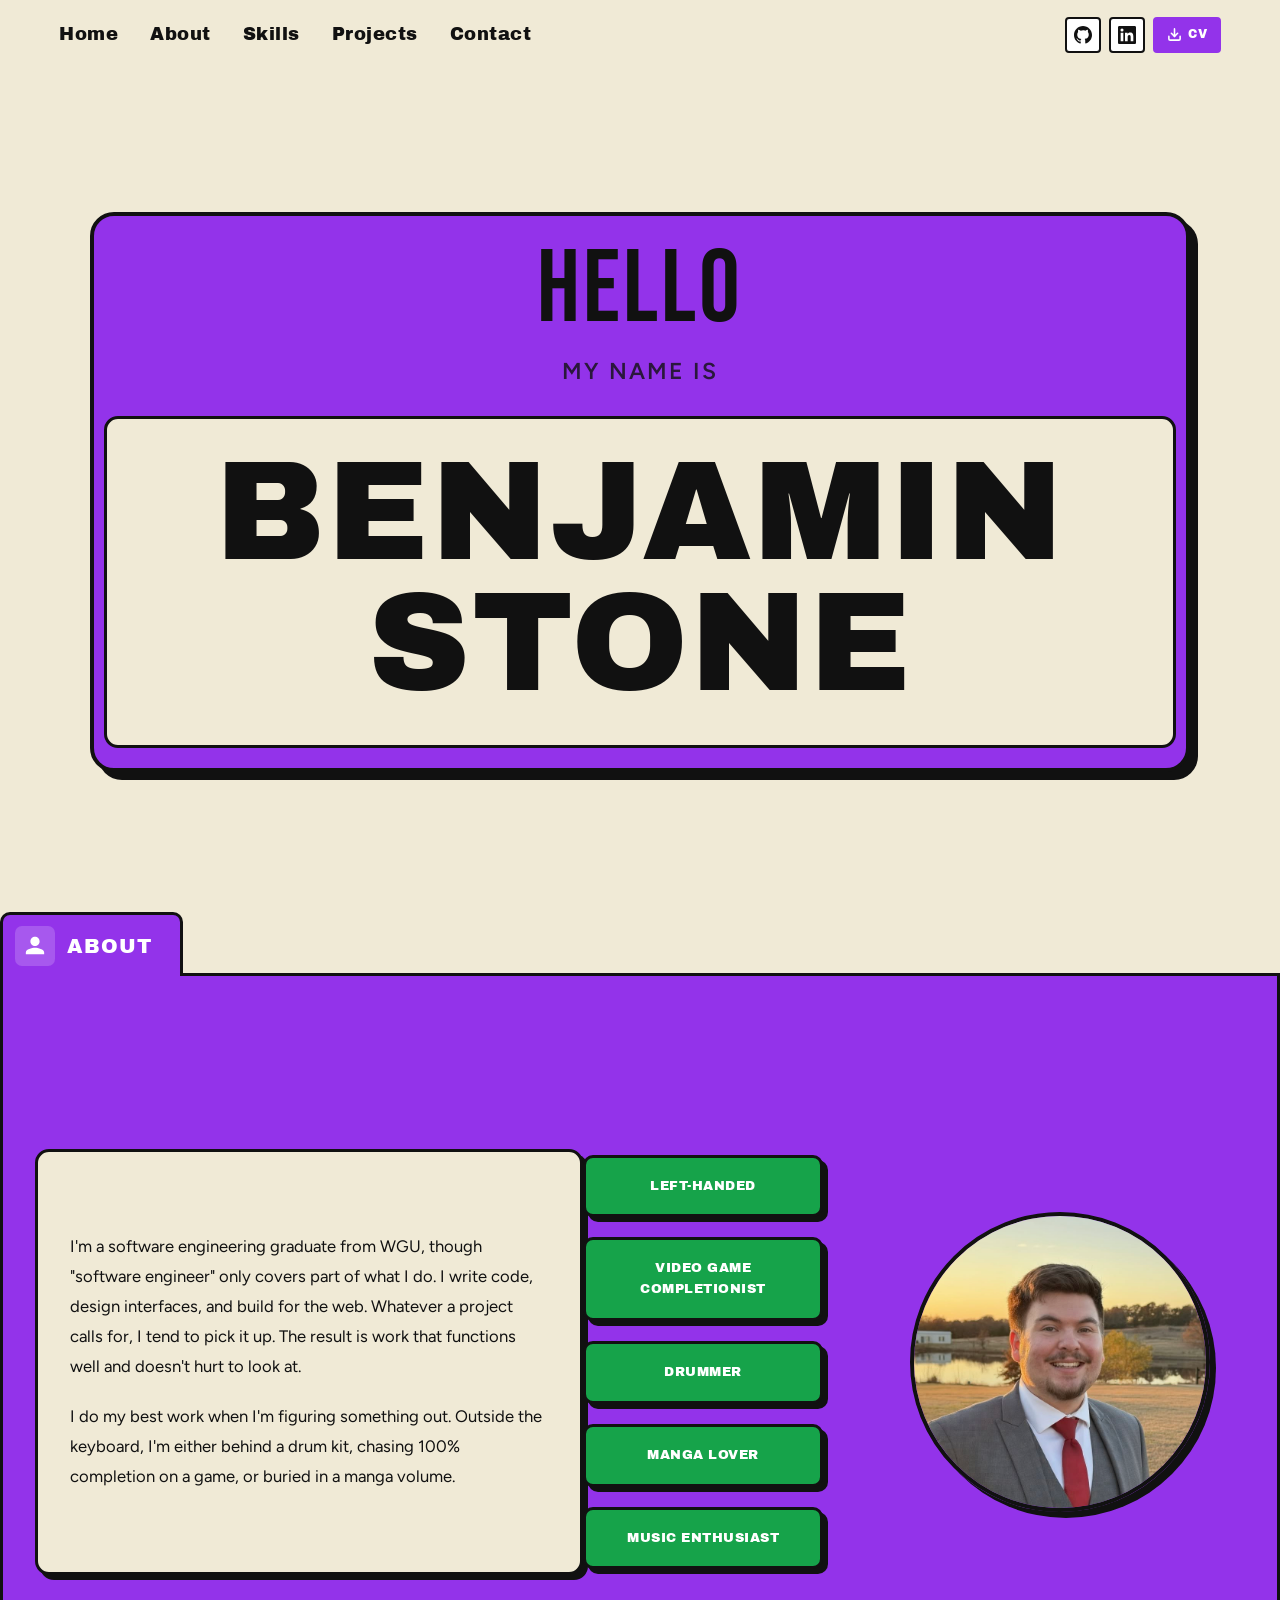
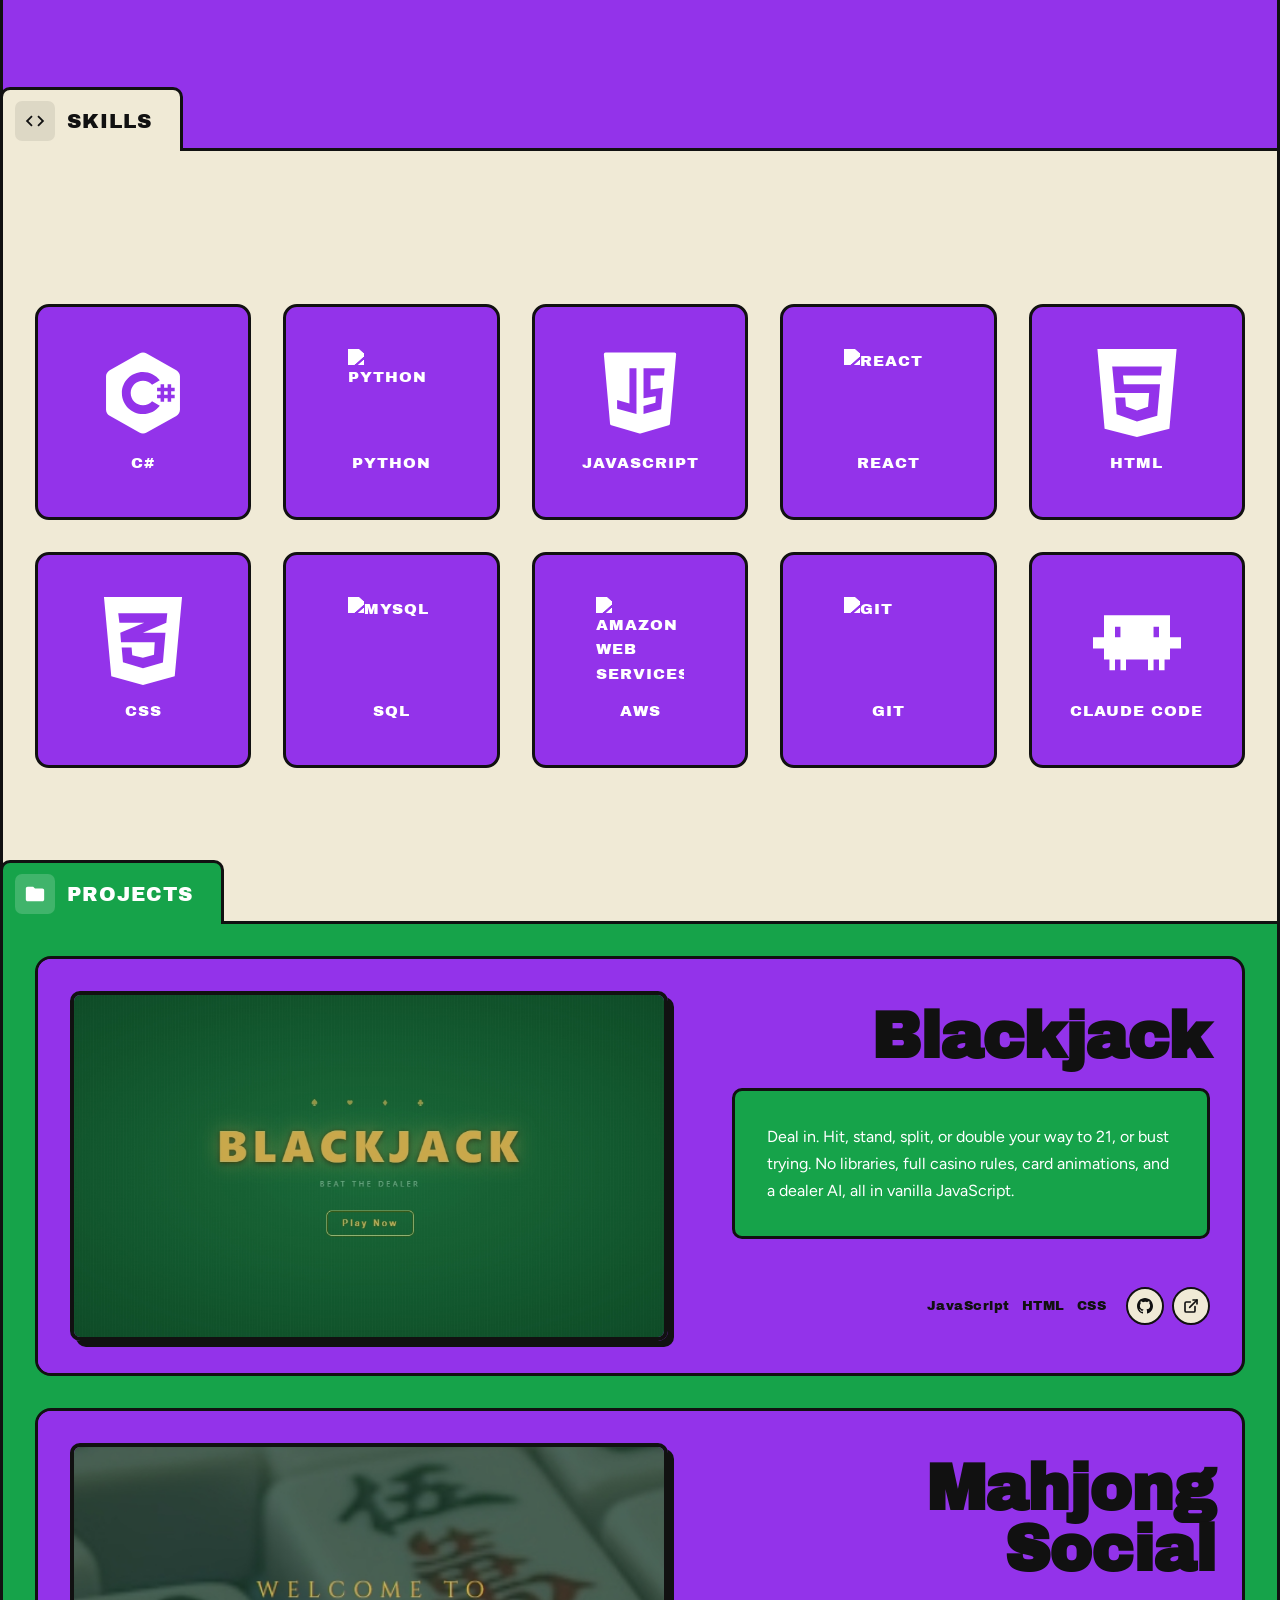
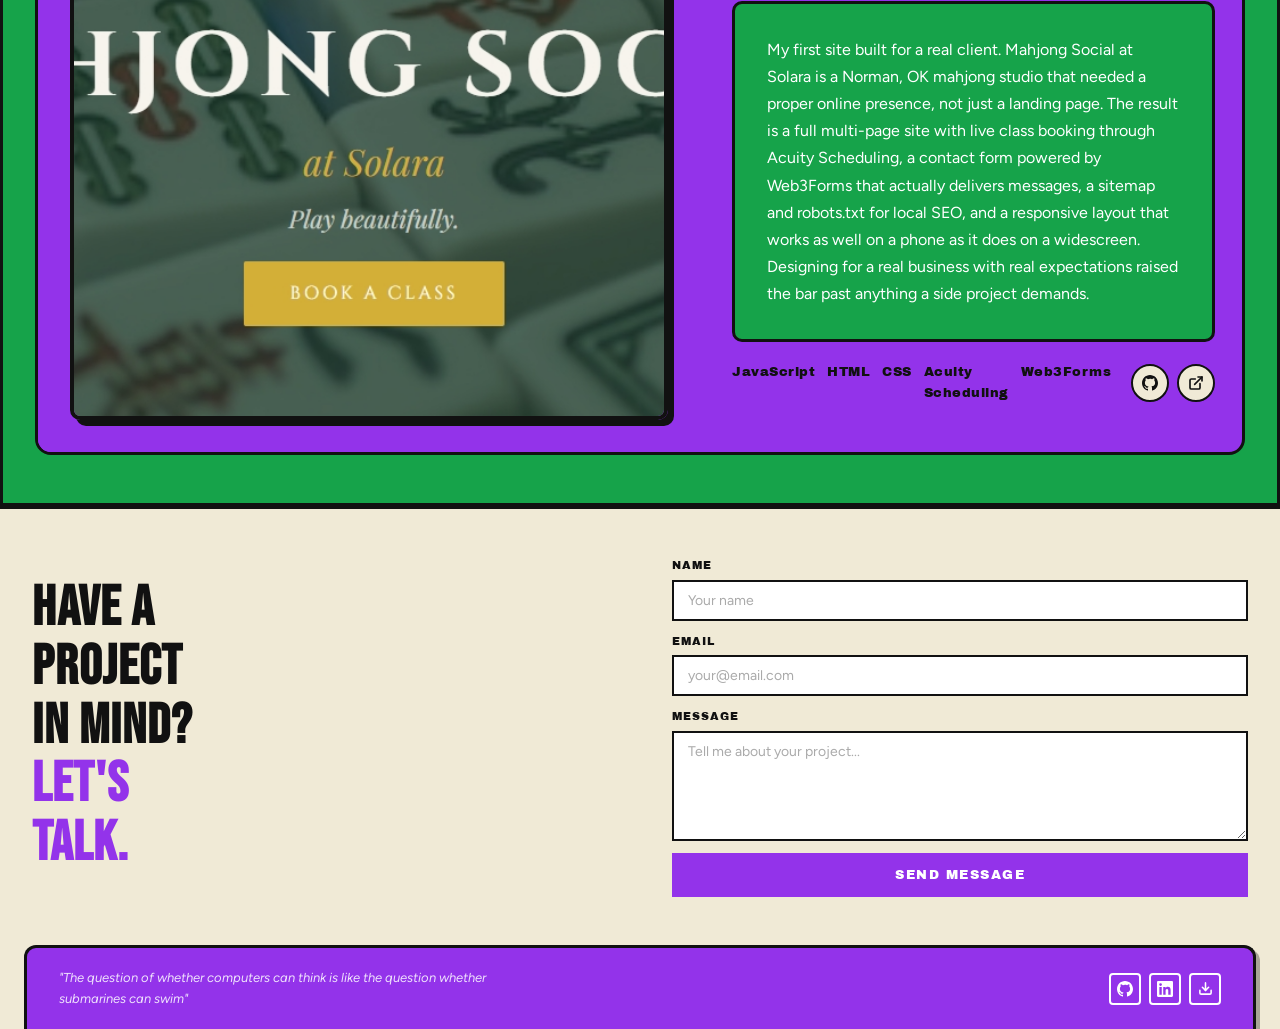
==== commit bfc8fdc4: "Fixed 2nd Card Title" ====
--- a/index.html
+++ b/index.html
@@ -226,7 +226,7 @@
               <img src="Images/Thumbnail/MahjongSocialOKPic.png" alt="Mahjong Social OK website screenshot">
             </div>
             <div class="project-card__info">
-              <h3 class="project-card__title">Mahjong Social OK</h3>
+              <h3 class="project-card__title project-card__title--right">Mahjong Social</h3>
               <p class="project-card__desc">My first site built for a real client. Mahjong Social at Solara is a Norman, OK mahjong studio that needed a proper online presence, not just a landing page. The result is a full multi-page site with live class booking through Acuity Scheduling, a contact form powered by Web3Forms that actually delivers messages, a sitemap and robots.txt for local SEO, and a responsive layout that works as well on a phone as it does on a widescreen. Designing for a real business with real expectations raised the bar past anything a side project demands.</p>
               <div class="project-card__footer">
                 <div class="project-card__tech">
